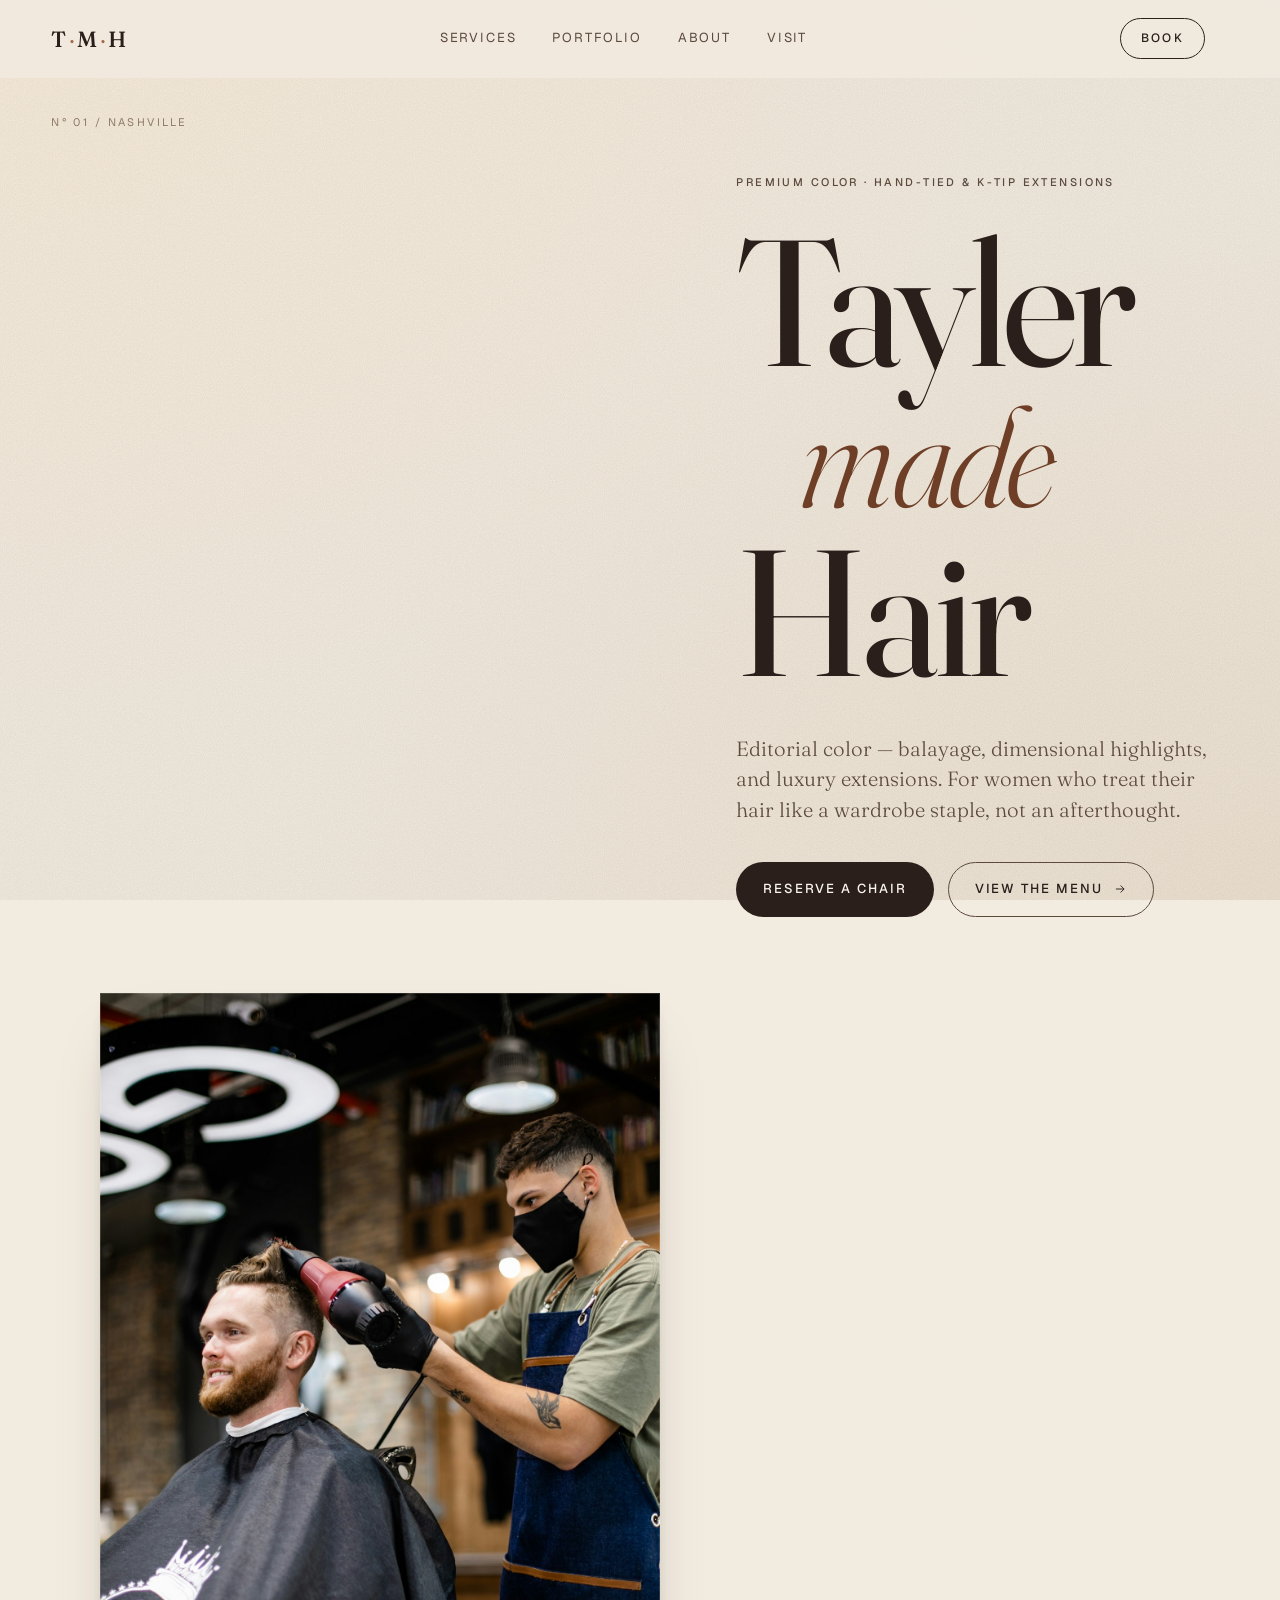
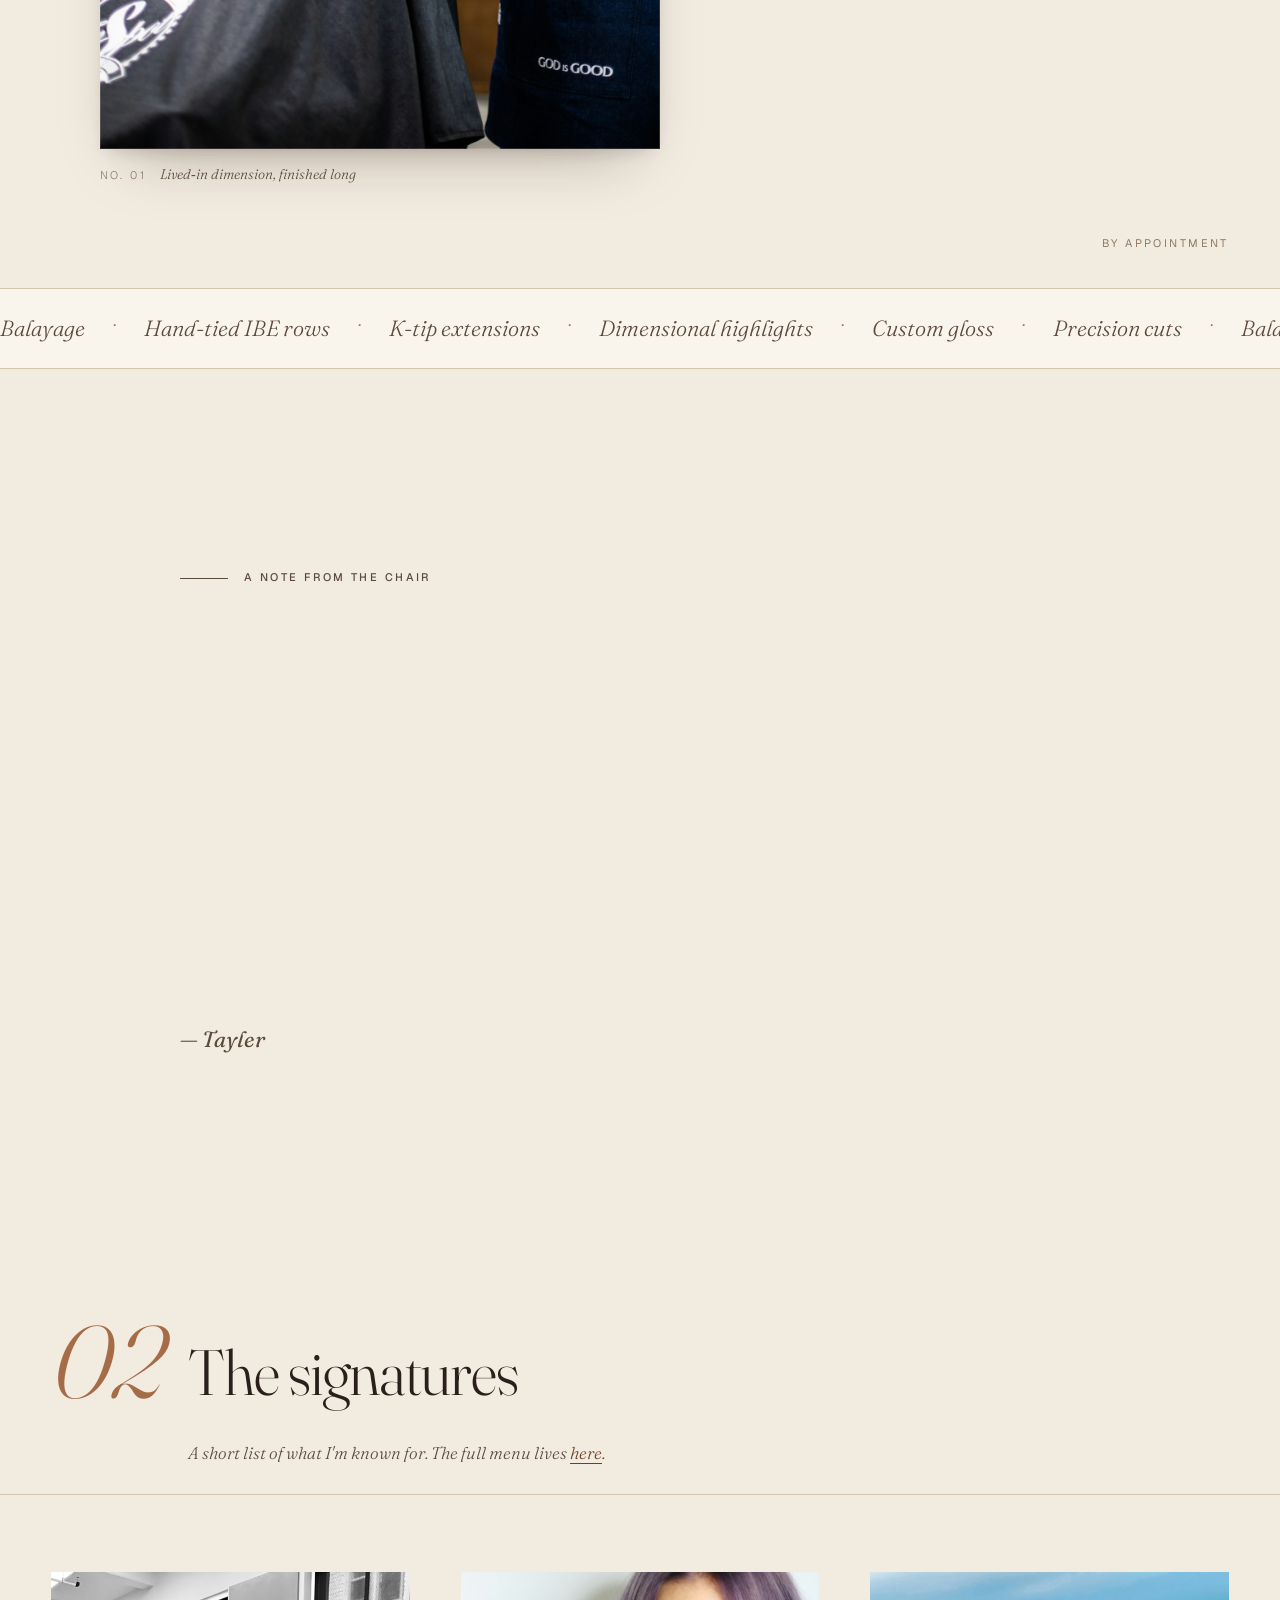
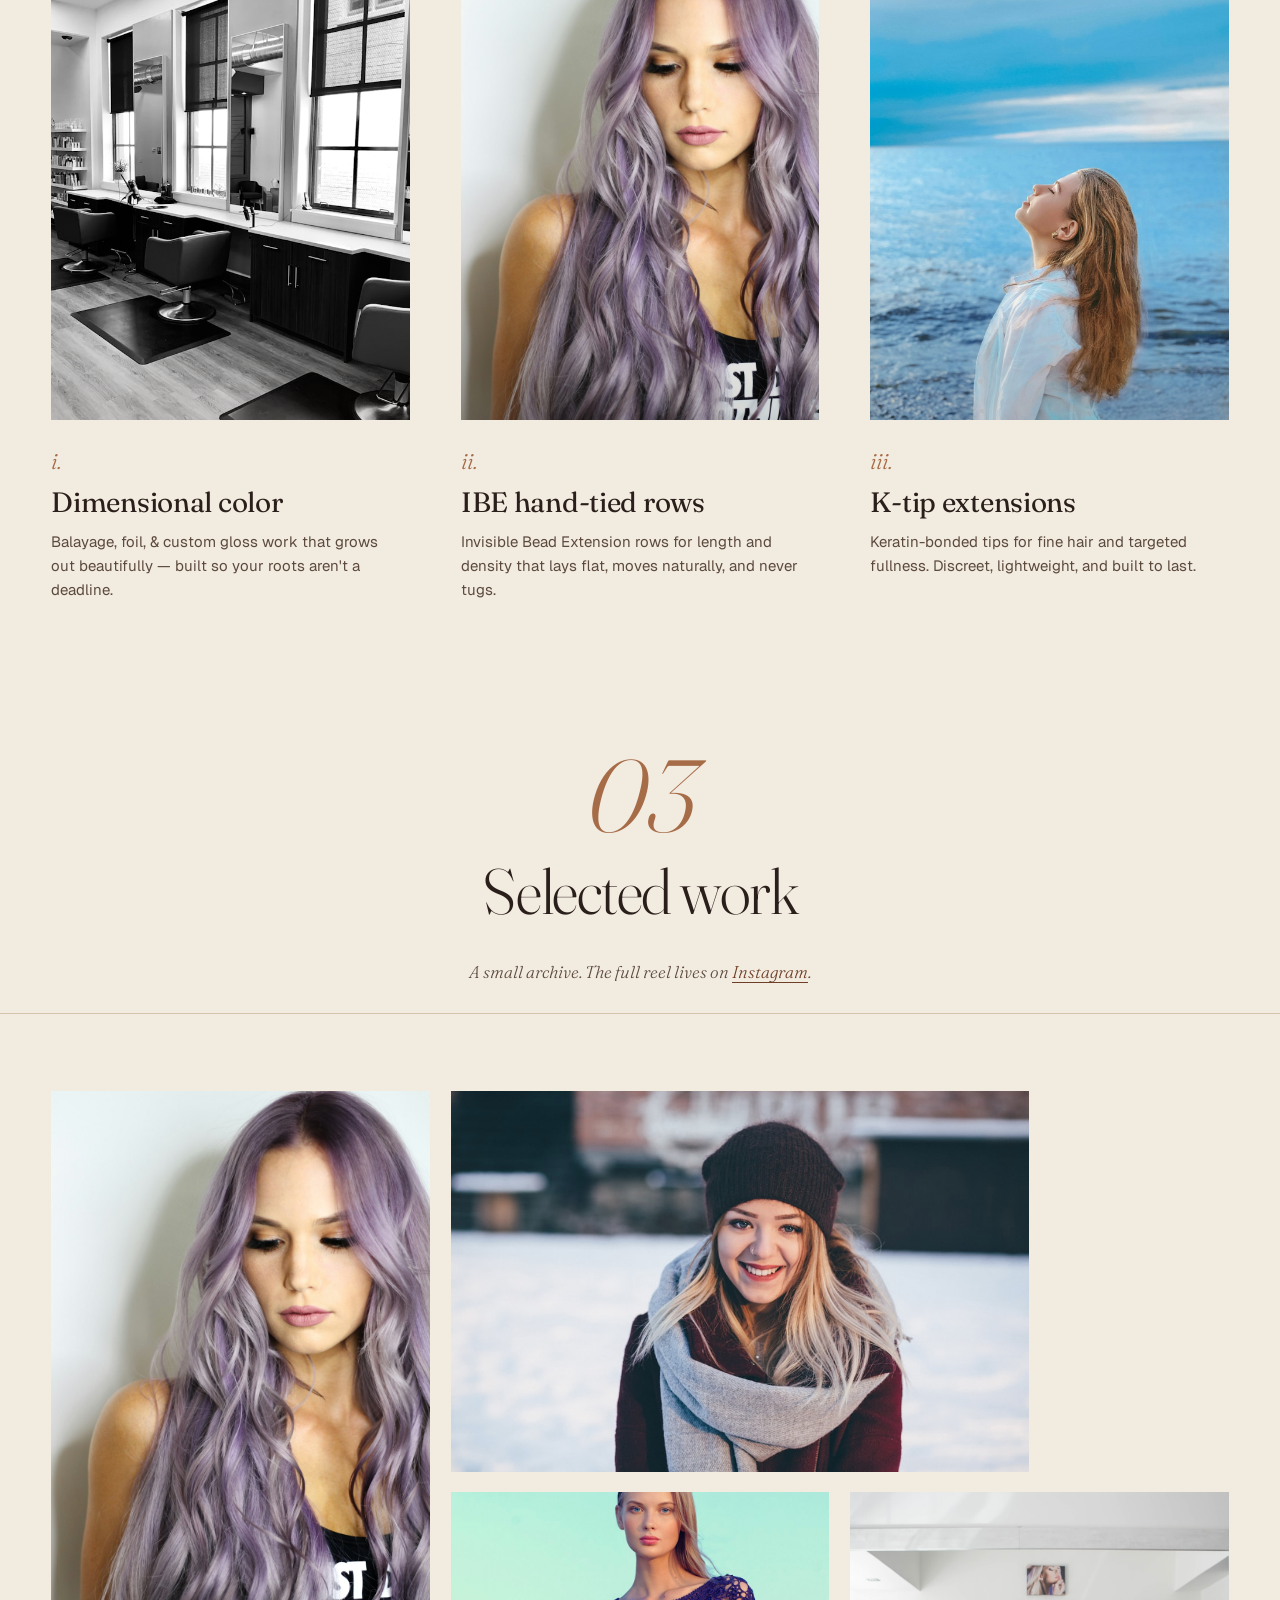
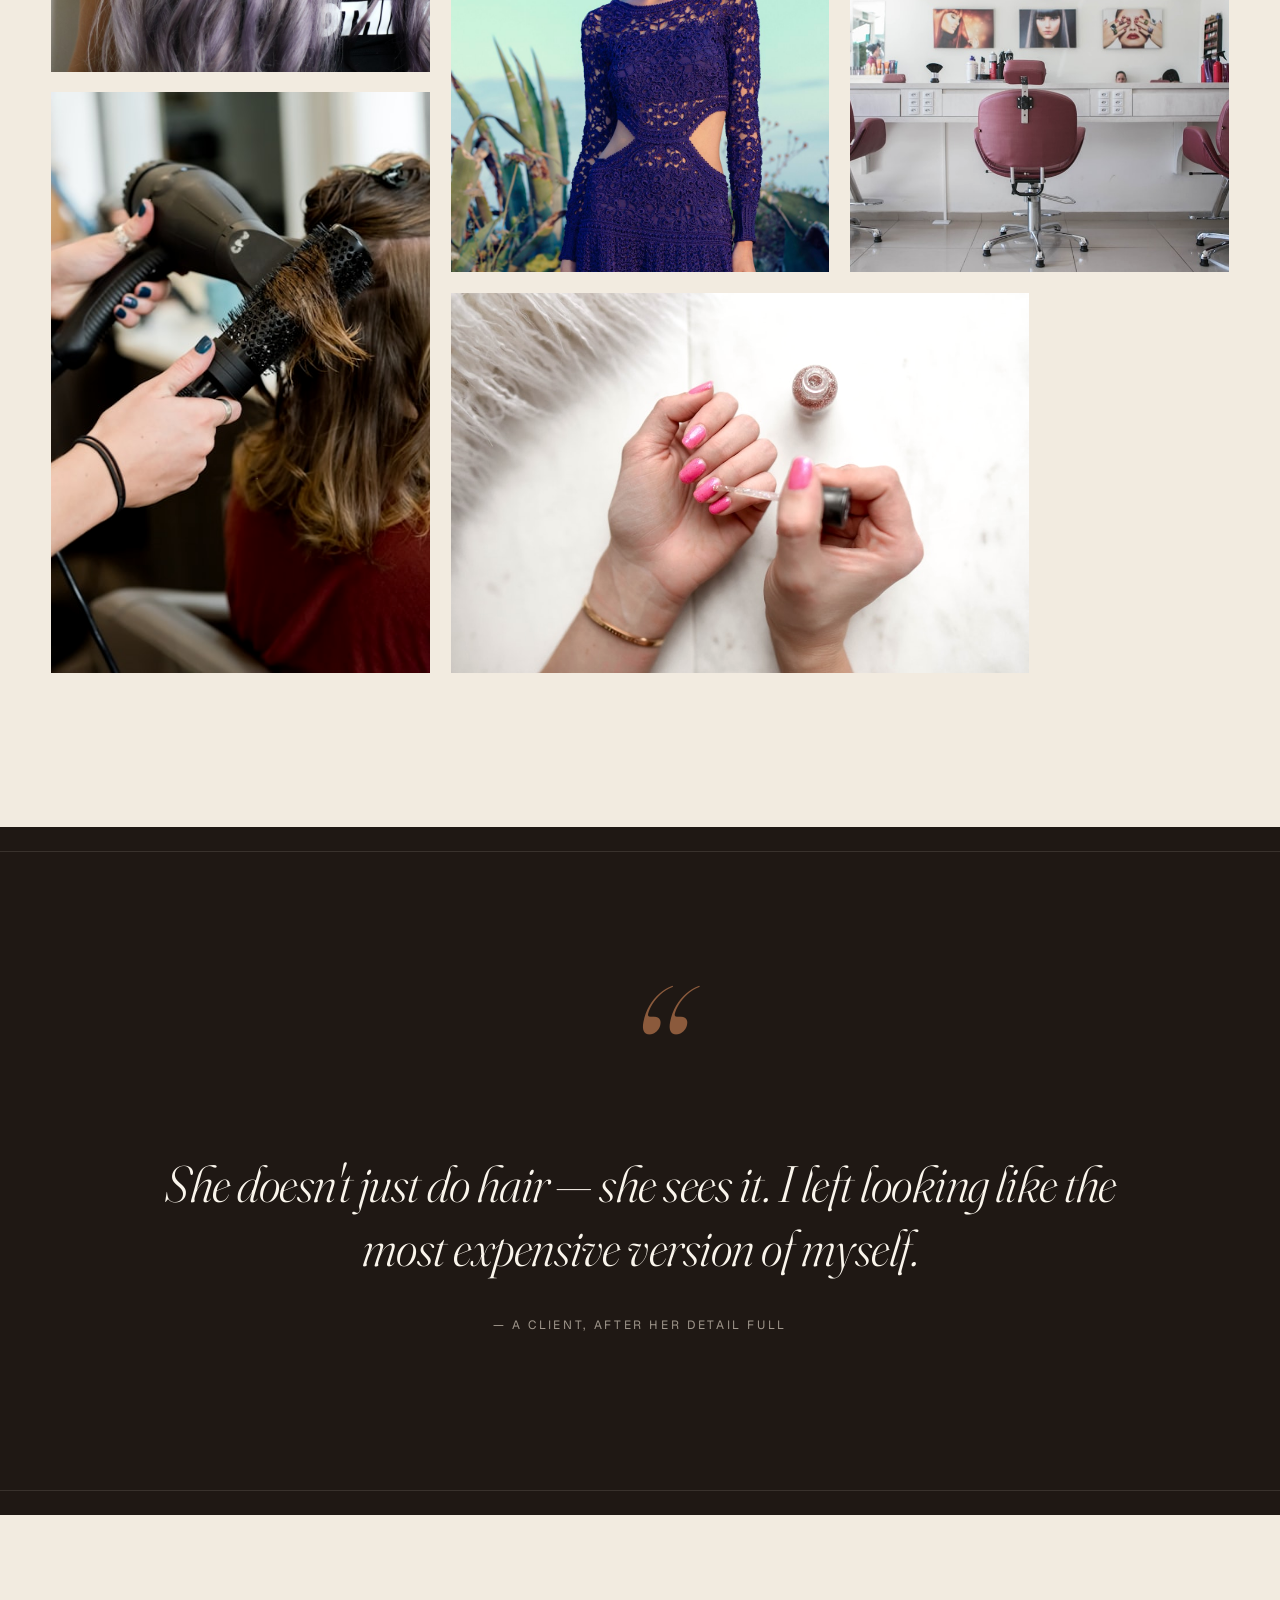
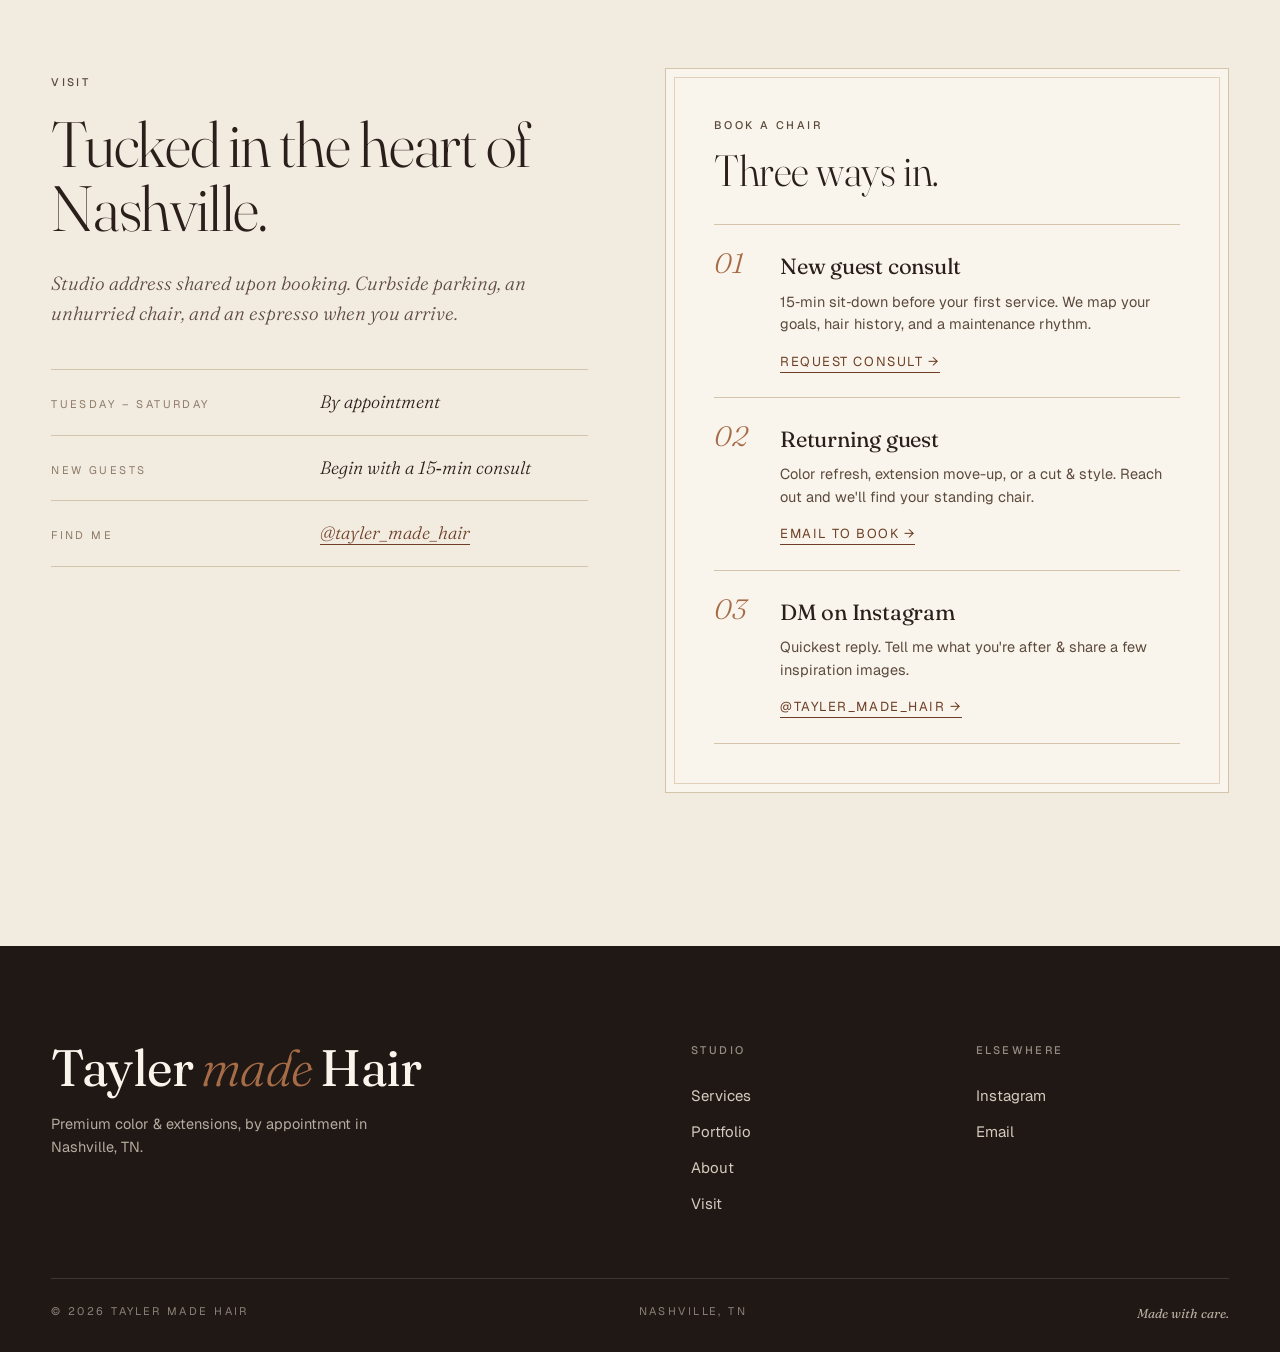
==== index.html @ 36b5879c "Initial commit — Tayler Made Hair site Two-page editorial site (home + services) with warm bone pale" ====
<!DOCTYPE html>
<html lang="en">
<head>
  <meta charset="UTF-8" />
  <meta name="viewport" content="width=device-width, initial-scale=1.0" />
  <title>Tayler Made Hair — Premium Color & Extensions · Nashville</title>
  <meta name="description" content="Editorial color, dimensional balayage, and luxury hand-tied & K-tip extensions in Nashville. By Tayler — for women who treat their hair like a wardrobe staple." />
  <meta property="og:title" content="Tayler Made Hair · Nashville" />
  <meta property="og:description" content="Editorial color and luxury extensions. By appointment, Nashville." />
  <meta property="og:type" content="website" />
  <link rel="preconnect" href="https://fonts.googleapis.com" />
  <link rel="preconnect" href="https://fonts.gstatic.com" crossorigin />
  <link href="https://fonts.googleapis.com/css2?family=Fraunces:ital,opsz,wght@0,9..144,300;0,9..144,400;0,9..144,500;0,9..144,600;0,9..144,700;1,9..144,300;1,9..144,400;1,9..144,500&family=Geist:wght@300;400;500;600&display=swap" rel="stylesheet" />
  <link rel="stylesheet" href="styles.css" />
</head>
<body>

  <header class="nav" data-nav>
    <a class="nav__brand" href="index.html" aria-label="Tayler Made Hair home">
      <span class="nav__mark">T<i>·</i>M<i>·</i>H</span>
    </a>
    <nav class="nav__links" aria-label="Primary">
      <a href="services.html">Services</a>
      <a href="#portfolio">Portfolio</a>
      <a href="#about">About</a>
      <a href="#visit">Visit</a>
    </nav>
    <a class="nav__cta" href="#book">Book</a>
    <button class="nav__toggle" aria-label="Toggle menu" data-nav-toggle>
      <span></span><span></span>
    </button>
  </header>

  <main>

    <!-- ───── HERO ───── -->
    <section class="hero">
      <div class="hero__grain" aria-hidden="true"></div>

      <span class="hero__corner hero__corner--tl">N° 01 / Nashville</span>
      <span class="hero__corner hero__corner--br">By appointment</span>

      <div class="hero__type">
        <p class="eyebrow reveal">Premium color · Hand-tied & K-tip extensions</p>
        <h1 class="hero__title">
          <span class="hero__line reveal" style="--d:.05s">Tayler</span>
          <span class="hero__line hero__line--italic reveal" style="--d:.18s">made</span>
          <span class="hero__line reveal" style="--d:.32s">Hair</span>
        </h1>
        <p class="hero__lede reveal" style="--d:.55s">
          Editorial color &mdash; balayage, dimensional highlights, and
          luxury extensions. For women who treat their hair like a
          wardrobe staple, not an afterthought.
        </p>
        <div class="hero__ctas reveal" style="--d:.72s">
          <a class="btn btn--primary" href="#book">Reserve a chair</a>
          <a class="btn btn--ghost" href="services.html">
            View the menu
            <svg width="14" height="14" viewBox="0 0 24 24" fill="none" stroke="currentColor" stroke-width="1.6"><path d="M5 12h14M13 6l6 6-6 6"/></svg>
          </a>
        </div>
      </div>

      <figure class="hero__portrait reveal" style="--d:.4s">
        <div class="hero__portrait-frame">
          <img src="images/hero.jpg" alt="Lived-in dimensional blonde, finished with a glassy blowout" />
        </div>
        <figcaption>
          <span class="cap-num">No. 01</span>
          <span class="cap-text"><em>Lived&#8209;in dimension</em>, finished long</span>
        </figcaption>
      </figure>
    </section>

    <!-- ───── MARQUEE STRIP ───── -->
    <section class="marquee" aria-hidden="true">
      <div class="marquee__track">
        <span>Balayage</span><span>·</span>
        <span>Hand-tied IBE rows</span><span>·</span>
        <span>K-tip extensions</span><span>·</span>
        <span>Dimensional highlights</span><span>·</span>
        <span>Custom gloss</span><span>·</span>
        <span>Precision cuts</span><span>·</span>
        <span>Balayage</span><span>·</span>
        <span>Hand-tied IBE rows</span><span>·</span>
        <span>K-tip extensions</span><span>·</span>
        <span>Dimensional highlights</span><span>·</span>
        <span>Custom gloss</span><span>·</span>
        <span>Precision cuts</span><span>·</span>
      </div>
    </section>

    <!-- ───── PHILOSOPHY / ABOUT ───── -->
    <section class="philosophy" id="about">
      <div class="philosophy__inner">
        <div class="philosophy__meta">
          <span class="rule"></span>
          <p class="eyebrow">A note from the chair</p>
        </div>
        <p class="philosophy__body reveal">
          I built <em>Tayler Made Hair</em> for the woman who has outgrown
          box color and ninety&#8209;minute appointments. Every service
          is unhurried, considered, and built around the way <em>your</em>
          hair actually moves &mdash; not a Pinterest screenshot. We sit.
          We talk. I custom&#8209;mix. You leave with hair that feels like
          the best version of itself for ten weeks, not ten days.
        </p>
        <p class="philosophy__sign">&mdash; Tayler</p>
      </div>
    </section>

    <!-- ───── SIGNATURE TRIO ───── -->
    <section class="signature">
      <header class="section-head">
        <span class="section-head__num">02</span>
        <h2 class="section-head__title">The signatures</h2>
        <p class="section-head__lede">A short list of what I'm known for. The full menu lives <a href="services.html">here</a>.</p>
      </header>

      <div class="sig-grid">
        <article class="sig-card reveal">
          <figure class="sig-card__img"><img src="images/portrait-01.jpg" alt="Dimensional balayage blonde" loading="lazy" /></figure>
          <div class="sig-card__body">
            <span class="sig-card__no">i.</span>
            <h3>Dimensional color</h3>
            <p>Balayage, foil, &amp; custom gloss work that grows out beautifully &mdash; built so your roots aren't a deadline.</p>
          </div>
        </article>

        <article class="sig-card reveal">
          <figure class="sig-card__img"><img src="images/portrait-02.jpg" alt="Long brunette hair with hand-tied extensions" loading="lazy" /></figure>
          <div class="sig-card__body">
            <span class="sig-card__no">ii.</span>
            <h3>IBE hand-tied rows</h3>
            <p>Invisible Bead Extension rows for length and density that lays flat, moves naturally, and never tugs.</p>
          </div>
        </article>

        <article class="sig-card reveal">
          <figure class="sig-card__img"><img src="images/portrait-05.jpg" alt="K-tip extension installation closeup" loading="lazy" /></figure>
          <div class="sig-card__body">
            <span class="sig-card__no">iii.</span>
            <h3>K-tip extensions</h3>
            <p>Keratin-bonded tips for fine hair and targeted fullness. Discreet, lightweight, and built to last.</p>
          </div>
        </article>
      </div>
    </section>

    <!-- ───── PORTFOLIO ───── -->
    <section class="portfolio" id="portfolio">
      <header class="section-head section-head--center">
        <span class="section-head__num">03</span>
        <h2 class="section-head__title">Selected work</h2>
        <p class="section-head__lede">A small archive. The full reel lives on <a href="https://www.instagram.com/tayler_made_hair/" target="_blank" rel="noopener">Instagram</a>.</p>
      </header>

      <div class="gallery">
        <figure class="gallery__item gallery__item--tall reveal">
          <img src="images/portrait-02.jpg" alt="Long, dimensional brunette balayage" loading="lazy" />
          <figcaption>Detail full · 12 weeks lived&#8209;in</figcaption>
        </figure>
        <figure class="gallery__item gallery__item--wide reveal">
          <img src="images/portrait-04.jpg" alt="Soft blonde with movement" loading="lazy" />
          <figcaption>Maintain · partial highlight</figcaption>
        </figure>
        <figure class="gallery__item reveal">
          <img src="images/portrait-06.jpg" alt="Glossy blow-dry finish" loading="lazy" />
          <figcaption>Glass gloss + style</figcaption>
        </figure>
        <figure class="gallery__item reveal">
          <img src="images/portrait-07.jpg" alt="Soft beige balayage" loading="lazy" />
          <figcaption>Express · mini highlight</figcaption>
        </figure>
        <figure class="gallery__item gallery__item--tall reveal">
          <img src="images/portrait-08.jpg" alt="Long extensions installed flat" loading="lazy" />
          <figcaption>IBE row · install of 18″</figcaption>
        </figure>
        <figure class="gallery__item gallery__item--wide reveal">
          <img src="images/portrait-03.jpg" alt="Salon process — color application" loading="lazy" />
          <figcaption>In studio · custom mix</figcaption>
        </figure>
      </div>
    </section>

    <!-- ───── PULLQUOTE ───── -->
    <section class="pullquote">
      <p class="pullquote__mark">&ldquo;</p>
      <blockquote>
        She doesn't just do hair &mdash; she sees it. I left looking
        like the most expensive version of myself.
      </blockquote>
      <cite>— A client, after her detail full</cite>
    </section>

    <!-- ───── VISIT / BOOK ───── -->
    <section class="visit" id="visit">
      <div class="visit__grid">
        <div class="visit__copy">
          <span class="eyebrow">Visit</span>
          <h2>Tucked in the heart of Nashville.</h2>
          <p>
            Studio address shared upon booking. Curbside parking, an unhurried
            chair, and an espresso when you arrive.
          </p>
          <dl class="visit__meta">
            <div><dt>Tuesday – Saturday</dt><dd>By appointment</dd></div>
            <div><dt>New guests</dt><dd>Begin with a 15&#8209;min consult</dd></div>
            <div><dt>Find me</dt><dd><a href="https://www.instagram.com/tayler_made_hair/" target="_blank" rel="noopener">@tayler_made_hair</a></dd></div>
          </dl>
        </div>

        <aside class="visit__card" id="book">
          <p class="eyebrow">Book a chair</p>
          <h3>Three ways in.</h3>
          <ul class="visit__list">
            <li>
              <span class="visit__list-num">01</span>
              <div>
                <strong>New guest consult</strong>
                <p>15&#8209;min sit&#8209;down before your first service. We map your goals, hair history, and a maintenance rhythm.</p>
                <a class="link" href="mailto:hello@taylermadehair.com?subject=New%20guest%20consult">Request consult →</a>
              </div>
            </li>
            <li>
              <span class="visit__list-num">02</span>
              <div>
                <strong>Returning guest</strong>
                <p>Color refresh, extension move-up, or a cut &amp; style. Reach out and we'll find your standing chair.</p>
                <a class="link" href="mailto:hello@taylermadehair.com?subject=Returning%20guest%20booking">Email to book →</a>
              </div>
            </li>
            <li>
              <span class="visit__list-num">03</span>
              <div>
                <strong>DM on Instagram</strong>
                <p>Quickest reply. Tell me what you're after &amp; share a few inspiration images.</p>
                <a class="link" href="https://www.instagram.com/tayler_made_hair/" target="_blank" rel="noopener">@tayler_made_hair →</a>
              </div>
            </li>
          </ul>
        </aside>
      </div>
    </section>

  </main>

  <footer class="foot">
    <div class="foot__top">
      <div class="foot__brand">
        <span class="foot__wordmark">Tayler<i>made</i>Hair</span>
        <p>Premium color &amp; extensions, by appointment in Nashville, TN.</p>
      </div>
      <div class="foot__cols">
        <div>
          <p class="eyebrow">Studio</p>
          <a href="services.html">Services</a>
          <a href="#portfolio">Portfolio</a>
          <a href="#about">About</a>
          <a href="#visit">Visit</a>
        </div>
        <div>
          <p class="eyebrow">Elsewhere</p>
          <a href="https://www.instagram.com/tayler_made_hair/" target="_blank" rel="noopener">Instagram</a>
          <a href="mailto:hello@taylermadehair.com">Email</a>
        </div>
      </div>
    </div>
    <div class="foot__bot">
      <span>© <span data-year>2026</span> Tayler Made Hair</span>
      <span>Nashville, TN</span>
      <span class="foot__credit">Made with care.</span>
    </div>
  </footer>

  <script src="script.js" defer></script>
</body>
</html>
---- styles.css ----
/* ============================================================
   TAYLER MADE HAIR · NASHVILLE
   Editorial luxury · warm bone, espresso, sienna · Fraunces + Geist
   ============================================================ */

/* ── TOKENS ────────────────────────────────────────────────── */
:root {
  /* warm bone & ink */
  --bg:        #F2EBE0;
  --bg-soft:   #FAF5EC;
  --bg-deep:   #E6DBC6;
  --bg-ink:    #1F1814;        /* near-black, espresso warm */
  --ink:       #2A1F1A;
  --ink-soft:  #5C4A3D;
  --ink-mute:  #8E7B68;
  --rule:      #D4C4AB;
  --rule-soft: #E0D1B8;

  /* warm sienna accent */
  --accent:      #A66B47;
  --accent-deep: #6E3F26;

  /* type */
  --display: 'Fraunces', 'Big Caslon', Georgia, 'Times New Roman', serif;
  --body:    'Geist', -apple-system, BlinkMacSystemFont, system-ui, 'Helvetica Neue', sans-serif;

  /* layout */
  --container: 1320px;
  --pad: clamp(20px, 4vw, 56px);
  --gutter: clamp(20px, 3vw, 40px);

  /* shadows */
  --frame-shadow: 0 30px 60px -30px rgba(40,25,15,.35),
                  0 8px 18px -8px rgba(40,25,15,.18);

  /* easing */
  --ease: cubic-bezier(.2,.7,.2,1);
}

/* ── RESET ─────────────────────────────────────────────────── */
*, *::before, *::after { box-sizing: border-box; }
html { scroll-behavior: smooth; }
body {
  margin: 0;
  font-family: var(--body);
  font-weight: 400;
  font-size: 16px;
  line-height: 1.6;
  color: var(--ink);
  background: var(--bg);
  -webkit-font-smoothing: antialiased;
  text-rendering: optimizeLegibility;
  overflow-x: hidden;
  /* warm grain texture overlay */
  background-image:
    radial-gradient(ellipse at top left, rgba(255,238,210,.4), transparent 60%),
    radial-gradient(ellipse at bottom right, rgba(212,180,140,.18), transparent 55%);
  background-attachment: fixed;
}

/* warm faint grain everywhere */
body::before {
  content: "";
  position: fixed; inset: 0;
  pointer-events: none;
  z-index: 1;
  opacity: .35;
  mix-blend-mode: multiply;
  background-image: url("data:image/svg+xml;utf8,<svg xmlns='http://www.w3.org/2000/svg' width='180' height='180'><filter id='n'><feTurbulence type='fractalNoise' baseFrequency='.9' numOctaves='2' stitchTiles='stitch'/><feColorMatrix values='0 0 0 0 .15 0 0 0 0 .12 0 0 0 0 .09 0 0 0 .35 0'/></filter><rect width='100%' height='100%' filter='url(%23n)'/></svg>");
}

img { max-width: 100%; height: auto; display: block; }
a   { color: inherit; text-decoration: none; }
button { font: inherit; cursor: pointer; border: 0; background: none; color: inherit; }

main, section, article, header, footer, figure, figcaption, nav { position: relative; z-index: 2; }

::selection { background: var(--accent); color: var(--bg-soft); }

/* ── TYPOGRAPHY HELPERS ────────────────────────────────────── */
.eyebrow {
  font-family: var(--body);
  text-transform: uppercase;
  letter-spacing: .22em;
  font-size: 11px;
  font-weight: 500;
  color: var(--ink-soft);
  margin: 0;
}

h1, h2, h3 {
  font-family: var(--display);
  font-weight: 400;
  font-style: normal;
  letter-spacing: -.01em;
  color: var(--ink);
  margin: 0;
}

p { margin: 0; }

.rule {
  display: inline-block;
  width: 48px; height: 1px;
  background: var(--ink-soft);
  vertical-align: middle;
  margin-right: 16px;
}

/* ── BUTTONS ───────────────────────────────────────────────── */
.btn {
  display: inline-flex;
  align-items: center;
  gap: 10px;
  padding: 16px 26px;
  font-family: var(--body);
  font-size: 13px;
  font-weight: 500;
  letter-spacing: .15em;
  text-transform: uppercase;
  border: 1px solid transparent;
  border-radius: 999px;
  transition: all .35s var(--ease);
  white-space: nowrap;
}
.btn--primary {
  background: var(--ink);
  color: var(--bg-soft);
}
.btn--primary:hover {
  background: var(--accent-deep);
  transform: translateY(-1px);
  box-shadow: 0 12px 28px -16px rgba(40,25,15,.55);
}
.btn--ghost {
  background: transparent;
  color: var(--ink);
  border-color: var(--ink-soft);
}
.btn--ghost:hover {
  background: var(--ink);
  color: var(--bg-soft);
  border-color: var(--ink);
}
.btn--ghost svg { transition: transform .35s var(--ease); }
.btn--ghost:hover svg { transform: translateX(4px); }

.link {
  font-family: var(--body);
  font-size: 13px;
  letter-spacing: .12em;
  text-transform: uppercase;
  color: var(--accent-deep);
  border-bottom: 1px solid var(--accent-deep);
  padding-bottom: 2px;
  transition: color .25s, border-color .25s;
}
.link:hover { color: var(--ink); border-color: var(--ink); }

/* ── NAV ───────────────────────────────────────────────────── */
.nav {
  position: sticky;
  top: 0;
  z-index: 100;
  display: grid;
  grid-template-columns: auto 1fr auto auto;
  align-items: center;
  gap: 24px;
  padding: 18px var(--pad);
  background: rgba(242,235,224,.78);
  backdrop-filter: blur(14px) saturate(1.05);
  -webkit-backdrop-filter: blur(14px) saturate(1.05);
  border-bottom: 1px solid transparent;
  transition: border-color .3s, background .3s;
}
.nav.is-scrolled {
  border-bottom-color: var(--rule);
  background: rgba(242,235,224,.92);
}

.nav__brand { line-height: 1; }
.nav__mark {
  font-family: var(--display);
  font-size: 22px;
  font-weight: 500;
  letter-spacing: .04em;
  color: var(--ink);
}
.nav__mark i {
  font-style: normal;
  color: var(--accent);
  font-weight: 400;
  margin: 0 2px;
}

.nav__links {
  display: flex;
  justify-content: center;
  gap: 36px;
}
.nav__links a {
  font-size: 13px;
  font-weight: 400;
  letter-spacing: .14em;
  text-transform: uppercase;
  color: var(--ink-soft);
  position: relative;
  padding: 6px 0;
  transition: color .25s;
}
.nav__links a::after {
  content: "";
  position: absolute;
  left: 50%; right: 50%; bottom: 0;
  height: 1px;
  background: var(--ink);
  transition: left .35s var(--ease), right .35s var(--ease);
}
.nav__links a:hover,
.nav__links a[aria-current="page"] { color: var(--ink); }
.nav__links a:hover::after,
.nav__links a[aria-current="page"]::after { left: 0; right: 0; }

.nav__cta {
  font-size: 12px;
  font-weight: 500;
  letter-spacing: .18em;
  text-transform: uppercase;
  padding: 10px 20px;
  border: 1px solid var(--ink);
  border-radius: 999px;
  color: var(--ink);
  transition: all .3s var(--ease);
}
.nav__cta:hover {
  background: var(--ink);
  color: var(--bg-soft);
}

.nav__toggle { display: none; }

/* ── HERO ──────────────────────────────────────────────────── */
.hero {
  position: relative;
  min-height: 92vh;
  padding: clamp(48px, 8vw, 96px) var(--pad) clamp(64px, 8vw, 112px);
  display: grid;
  grid-template-columns: minmax(0, 1.05fr) minmax(0, .85fr);
  gap: clamp(32px, 6vw, 96px);
  align-items: center;
  overflow: hidden;
}

.hero__corner {
  position: absolute;
  font-family: var(--body);
  font-size: 11px;
  letter-spacing: .22em;
  text-transform: uppercase;
  color: var(--ink-mute);
  z-index: 4;
}
.hero__corner--tl { top: clamp(20px, 3vw, 36px); left: var(--pad); }
.hero__corner--br { bottom: clamp(20px, 3vw, 36px); right: var(--pad); }

.hero__type { max-width: 720px; }

.hero__title {
  font-family: var(--display);
  font-size: clamp(74px, 14vw, 220px);
  line-height: .88;
  letter-spacing: -.03em;
  margin: 24px 0 36px;
  color: var(--ink);
  font-weight: 400;
  font-variation-settings: "opsz" 144;
}
.hero__line {
  display: block;
  padding: .04em 0;          /* breathing room for italic descenders */
}
.hero__line--italic {
  font-style: italic;
  font-weight: 300;
  text-transform: lowercase;
  color: var(--accent-deep);
  margin-left: clamp(20px, 5vw, 90px);
  font-size: clamp(60px, 11vw, 170px);
  letter-spacing: -.02em;
  line-height: .9;
}

.hero__lede {
  font-family: var(--display);
  font-size: clamp(18px, 1.6vw, 22px);
  line-height: 1.5;
  font-weight: 300;
  color: var(--ink-soft);
  max-width: 540px;
  margin-bottom: 36px;
  font-variation-settings: "opsz" 24;
}

.hero__ctas {
  display: flex;
  gap: 14px;
  flex-wrap: wrap;
  align-items: center;
}

/* portrait */
.hero__portrait {
  position: relative;
  margin: 0;
  align-self: stretch;
  display: flex;
  flex-direction: column;
  justify-content: center;
}
.hero__portrait-frame {
  position: relative;
  aspect-ratio: 4 / 5.4;
  width: 100%;
  max-width: 560px;
  margin-left: auto;
  overflow: hidden;
  background: var(--bg-deep);
  box-shadow: var(--frame-shadow);
}
.hero__portrait-frame::after {
  content: "";
  position: absolute; inset: 0;
  border: 1px solid rgba(255,247,232,.15);
  pointer-events: none;
}
.hero__portrait-frame img {
  width: 100%; height: 100%;
  object-fit: cover;
  transform: scale(1.02);
  transition: transform 1.6s var(--ease);
}
.hero__portrait:hover .hero__portrait-frame img { transform: scale(1.06); }

.hero__portrait figcaption {
  font-family: var(--display);
  font-style: italic;
  font-weight: 300;
  font-size: 14px;
  color: var(--ink-soft);
  margin-top: 14px;
  margin-left: auto;
  max-width: 560px;
  width: 100%;
  display: flex;
  align-items: baseline;
  gap: 14px;
}
.hero__portrait .cap-num {
  font-style: normal;
  font-family: var(--body);
  font-size: 11px;
  letter-spacing: .22em;
  text-transform: uppercase;
  color: var(--ink-mute);
}

/* ── MARQUEE ───────────────────────────────────────────────── */
.marquee {
  position: relative;
  border-top: 1px solid var(--rule);
  border-bottom: 1px solid var(--rule);
  background: var(--bg-soft);
  overflow: hidden;
  padding: 22px 0;
}
.marquee__track {
  display: flex;
  gap: 28px;
  white-space: nowrap;
  width: max-content;
  animation: marquee 50s linear infinite;
  font-family: var(--display);
  font-style: italic;
  font-weight: 300;
  font-size: 22px;
  color: var(--ink-soft);
}
.marquee__track span {
  flex-shrink: 0;
}
.marquee__track span:nth-child(even) {
  font-family: var(--body);
  font-style: normal;
  font-size: 18px;
  color: var(--accent);
}
@keyframes marquee {
  from { transform: translateX(0); }
  to   { transform: translateX(-50%); }
}

/* ── PHILOSOPHY ────────────────────────────────────────────── */
.philosophy {
  padding: clamp(96px, 16vw, 200px) var(--pad);
  display: flex;
  justify-content: center;
}
.philosophy__inner {
  max-width: 920px;
  text-align: left;
}
.philosophy__meta {
  display: flex;
  align-items: center;
  margin-bottom: 56px;
}
.philosophy__body {
  font-family: var(--display);
  font-weight: 300;
  font-size: clamp(24px, 3vw, 40px);
  line-height: 1.4;
  letter-spacing: -.005em;
  color: var(--ink);
  font-variation-settings: "opsz" 96;
}
.philosophy__body em {
  font-style: italic;
  color: var(--accent-deep);
}
.philosophy__sign {
  margin-top: 56px;
  font-family: var(--display);
  font-style: italic;
  font-size: 22px;
  color: var(--ink-soft);
}

/* ── SECTION HEAD ──────────────────────────────────────────── */
.section-head {
  display: grid;
  grid-template-columns: auto 1fr;
  align-items: end;
  gap: 24px;
  padding: 0 var(--pad);
  max-width: var(--container);
  margin: 0 auto clamp(48px, 6vw, 96px);
  border-bottom: 1px solid var(--rule);
  padding-bottom: 28px;
}
.section-head__num {
  font-family: var(--display);
  font-style: italic;
  font-weight: 300;
  font-size: clamp(80px, 8vw, 130px);
  line-height: .8;
  color: var(--accent);
  align-self: end;
}
.section-head__title {
  font-size: clamp(34px, 5vw, 68px);
  line-height: .95;
  letter-spacing: -.02em;
  font-weight: 300;
  font-variation-settings: "opsz" 96;
}
.section-head__lede {
  grid-column: 2;
  font-family: var(--display);
  font-style: italic;
  font-weight: 300;
  color: var(--ink-soft);
  margin-top: 12px;
  font-size: 17px;
  max-width: 540px;
}
.section-head__lede a {
  color: var(--accent-deep);
  border-bottom: 1px solid currentColor;
}
.section-head--center {
  text-align: center;
  grid-template-columns: 1fr;
  justify-items: center;
}
.section-head--center .section-head__lede {
  grid-column: 1;
  text-align: center;
}

/* ── SIGNATURE TRIO ────────────────────────────────────────── */
.signature {
  padding-top: clamp(32px, 6vw, 64px);
  padding-bottom: clamp(96px, 12vw, 160px);
}
.sig-grid {
  max-width: var(--container);
  margin: 0 auto;
  padding: 0 var(--pad);
  display: grid;
  grid-template-columns: repeat(3, 1fr);
  gap: clamp(28px, 4vw, 56px);
}
.sig-card { display: flex; flex-direction: column; }
.sig-card__img {
  margin: 0 0 24px;
  aspect-ratio: 4 / 5;
  overflow: hidden;
  background: var(--bg-deep);
  position: relative;
}
.sig-card__img::after {
  content: "";
  position: absolute; inset: 0;
  background: linear-gradient(180deg, transparent 60%, rgba(31,24,20,.18));
  pointer-events: none;
}
.sig-card__img img {
  width: 100%; height: 100%;
  object-fit: cover;
  transition: transform 1.4s var(--ease);
}
.sig-card:hover .sig-card__img img { transform: scale(1.05); }

.sig-card__no {
  font-family: var(--display);
  font-style: italic;
  font-weight: 300;
  font-size: 22px;
  color: var(--accent);
  display: block;
  margin-bottom: 8px;
}
.sig-card__body h3 {
  font-size: 28px;
  line-height: 1.1;
  font-weight: 400;
  letter-spacing: -.01em;
  margin-bottom: 12px;
}
.sig-card__body p {
  color: var(--ink-soft);
  font-size: 15px;
  line-height: 1.6;
  max-width: 340px;
}

/* ── PORTFOLIO GALLERY ─────────────────────────────────────── */
.portfolio {
  padding-bottom: clamp(96px, 12vw, 160px);
}
.gallery {
  max-width: var(--container);
  margin: 0 auto;
  padding: 0 var(--pad);
  display: grid;
  grid-template-columns: repeat(6, 1fr);
  grid-auto-rows: 180px;
  grid-auto-flow: dense;       /* let items pack tightly */
  gap: clamp(14px, 1.6vw, 24px);
}
.gallery__item {
  margin: 0;
  position: relative;
  overflow: hidden;
  background: var(--bg-deep);
  grid-column: span 2;
  grid-row: span 2;
}
.gallery__item--tall { grid-row: span 3; }
.gallery__item--wide { grid-column: span 3; grid-row: span 2; }
.gallery__item img {
  width: 100%; height: 100%;
  object-fit: cover;
  transition: transform 1.4s var(--ease), filter .6s;
  filter: saturate(.95) contrast(1.02);
}
.gallery__item:hover img { transform: scale(1.04); filter: saturate(1.05) contrast(1.05); }

.gallery__item figcaption {
  position: absolute;
  left: 16px; bottom: 16px;
  font-family: var(--display);
  font-style: italic;
  font-weight: 300;
  font-size: 14px;
  color: var(--bg-soft);
  background: rgba(31,24,20,.6);
  backdrop-filter: blur(6px);
  padding: 6px 12px;
  border-radius: 999px;
  opacity: 0;
  transform: translateY(6px);
  transition: opacity .35s var(--ease), transform .35s var(--ease);
}
.gallery__item:hover figcaption { opacity: 1; transform: translateY(0); }

/* ── PULLQUOTE ─────────────────────────────────────────────── */
.pullquote {
  background: var(--bg-ink);
  color: var(--bg-soft);
  padding: clamp(96px, 14vw, 180px) var(--pad);
  text-align: center;
  position: relative;
  overflow: hidden;
}
.pullquote::before, .pullquote::after {
  content: "";
  position: absolute;
  width: 200%; height: 1px;
  background: rgba(245,235,220,.12);
  left: -50%;
}
.pullquote::before { top: 24px; }
.pullquote::after { bottom: 24px; }

.pullquote__mark {
  font-family: var(--display);
  font-size: clamp(120px, 18vw, 280px);
  line-height: .6;
  font-style: italic;
  font-weight: 300;
  color: var(--accent);
  margin-bottom: 8px;
  opacity: .8;
}
.pullquote blockquote {
  font-family: var(--display);
  font-style: italic;
  font-weight: 300;
  font-size: clamp(28px, 4vw, 56px);
  line-height: 1.25;
  letter-spacing: -.01em;
  margin: 0 auto;
  max-width: 1000px;
  color: var(--bg-soft);
  font-variation-settings: "opsz" 96;
}
.pullquote cite {
  display: block;
  font-family: var(--body);
  font-style: normal;
  font-size: 12px;
  letter-spacing: .22em;
  text-transform: uppercase;
  color: rgba(245,235,220,.6);
  margin-top: 36px;
}

/* ── VISIT ─────────────────────────────────────────────────── */
.visit {
  padding: clamp(96px, 12vw, 160px) var(--pad);
}
.visit__grid {
  max-width: var(--container);
  margin: 0 auto;
  display: grid;
  grid-template-columns: 1fr 1.05fr;
  gap: clamp(40px, 6vw, 96px);
  align-items: start;
}
.visit__copy h2 {
  font-size: clamp(40px, 5vw, 72px);
  line-height: 1;
  font-weight: 300;
  letter-spacing: -.02em;
  margin: 18px 0 28px;
  font-variation-settings: "opsz" 96;
}
.visit__copy p {
  font-family: var(--display);
  font-style: italic;
  font-weight: 300;
  font-size: 19px;
  color: var(--ink-soft);
  max-width: 480px;
  margin-bottom: 40px;
}
.visit__meta {
  margin: 0;
  border-top: 1px solid var(--rule);
}
.visit__meta div {
  display: grid;
  grid-template-columns: 1fr 1fr;
  padding: 18px 0;
  border-bottom: 1px solid var(--rule);
  align-items: baseline;
}
.visit__meta dt {
  font-family: var(--body);
  font-size: 11px;
  letter-spacing: .22em;
  text-transform: uppercase;
  color: var(--ink-mute);
  margin: 0;
}
.visit__meta dd {
  font-family: var(--display);
  font-style: italic;
  font-weight: 300;
  font-size: 18px;
  color: var(--ink);
  margin: 0;
}
.visit__meta dd a { color: var(--accent-deep); border-bottom: 1px solid currentColor; }

.visit__card {
  background: var(--bg-soft);
  padding: clamp(28px, 4vw, 48px);
  border: 1px solid var(--rule);
  position: relative;
}
.visit__card::before {
  content: "";
  position: absolute;
  inset: 8px;
  border: 1px solid var(--rule-soft);
  pointer-events: none;
}
.visit__card h3 {
  font-size: clamp(28px, 3.4vw, 44px);
  line-height: 1;
  font-weight: 300;
  letter-spacing: -.01em;
  margin: 14px 0 32px;
  font-variation-settings: "opsz" 96;
}
.visit__list {
  list-style: none;
  padding: 0; margin: 0;
}
.visit__list li {
  display: grid;
  grid-template-columns: 48px 1fr;
  gap: 18px;
  padding: 24px 0;
  border-top: 1px solid var(--rule);
}
.visit__list li:last-child { border-bottom: 1px solid var(--rule); }
.visit__list-num {
  font-family: var(--display);
  font-style: italic;
  font-weight: 300;
  font-size: 28px;
  color: var(--accent);
  line-height: 1;
}
.visit__list strong {
  display: block;
  font-family: var(--display);
  font-weight: 400;
  font-size: 22px;
  margin-bottom: 6px;
  letter-spacing: -.01em;
}
.visit__list p {
  color: var(--ink-soft);
  font-size: 14.5px;
  line-height: 1.55;
  margin-bottom: 12px;
}

/* ── FOOTER ────────────────────────────────────────────────── */
.foot {
  background: var(--bg-ink);
  color: var(--bg-soft);
  padding: clamp(56px, 8vw, 96px) var(--pad) 28px;
  position: relative;
  z-index: 2;
}
.foot__top {
  max-width: var(--container);
  margin: 0 auto;
  display: grid;
  grid-template-columns: 1.1fr 1fr;
  gap: 48px;
  padding-bottom: 56px;
  border-bottom: 1px solid rgba(245,235,220,.14);
}
.foot__wordmark {
  font-family: var(--display);
  font-size: clamp(36px, 4vw, 56px);
  font-weight: 400;
  letter-spacing: -.01em;
  line-height: 1;
}
.foot__wordmark i {
  font-style: italic;
  font-weight: 300;
  color: var(--accent);
  margin: 0 .15em;
}
.foot__brand p {
  margin-top: 18px;
  color: rgba(245,235,220,.7);
  max-width: 360px;
  font-size: 14.5px;
}

.foot__cols {
  display: grid;
  grid-template-columns: 1fr 1fr;
  gap: 32px;
}
.foot__cols .eyebrow { color: rgba(245,235,220,.55); margin-bottom: 18px; }
.foot__cols a {
  display: block;
  padding: 6px 0;
  color: rgba(245,235,220,.85);
  font-size: 15px;
  transition: color .25s, padding-left .25s var(--ease);
}
.foot__cols a:hover { color: var(--accent); padding-left: 6px; }

.foot__bot {
  max-width: var(--container);
  margin: 0 auto;
  padding-top: 24px;
  display: flex;
  justify-content: space-between;
  flex-wrap: wrap;
  gap: 12px;
  font-size: 11px;
  letter-spacing: .22em;
  text-transform: uppercase;
  color: rgba(245,235,220,.5);
}
.foot__credit { font-style: italic; text-transform: none; letter-spacing: 0; font-size: 13px; font-family: var(--display); color: rgba(245,235,220,.7); }

/* ============================================================
   SERVICES PAGE
   ============================================================ */
.page-services { background: var(--bg); }

.services-hero {
  position: relative;
  padding: clamp(80px, 12vw, 180px) var(--pad) clamp(48px, 6vw, 96px);
  max-width: var(--container);
  margin: 0 auto;
  text-align: center;
}
.services-hero__title {
  font-size: clamp(60px, 11vw, 180px);
  line-height: .9;
  font-weight: 300;
  letter-spacing: -.03em;
  margin: 24px auto 32px;
  max-width: 1100px;
  font-variation-settings: "opsz" 144;
}
.services-hero__title .amp {
  font-style: italic;
  font-weight: 300;
  color: var(--accent);
}
.services-hero__lede {
  font-family: var(--display);
  font-style: italic;
  font-weight: 300;
  font-size: clamp(18px, 1.8vw, 22px);
  line-height: 1.55;
  color: var(--ink-soft);
  max-width: 720px;
  margin: 0 auto 48px;
}
.services-hero__legend {
  display: inline-flex;
  flex-wrap: wrap;
  justify-content: center;
  gap: 28px;
  padding: 18px 32px;
  border-top: 1px solid var(--rule);
  border-bottom: 1px solid var(--rule);
  font-family: var(--body);
  font-size: 12px;
  letter-spacing: .18em;
  text-transform: uppercase;
  color: var(--ink-soft);
}
.services-hero__legend span { display: inline-flex; align-items: center; gap: 10px; }
.dot {
  display: inline-block;
  width: 6px; height: 6px;
  border-radius: 50%;
  background: var(--accent);
}

/* ── MENU ──────────────────────────────────────────────────── */
.menu {
  max-width: var(--container);
  margin: 0 auto;
  padding: clamp(48px, 8vw, 96px) var(--pad);
}
.menu__cat { margin-bottom: clamp(80px, 10vw, 144px); }
.menu__cat:last-child { margin-bottom: 0; }

.menu__cat-head {
  display: grid;
  grid-template-columns: auto auto 1fr;
  align-items: end;
  gap: 24px;
  padding-bottom: 28px;
  margin-bottom: clamp(48px, 6vw, 96px);
  border-bottom: 1px solid var(--ink);
}
.menu__cat-num {
  font-family: var(--display);
  font-style: italic;
  font-weight: 300;
  font-size: clamp(56px, 7vw, 110px);
  line-height: .85;
  color: var(--accent);
}
.menu__cat-title {
  font-size: clamp(48px, 6vw, 96px);
  font-weight: 300;
  line-height: .9;
  letter-spacing: -.025em;
  font-variation-settings: "opsz" 144;
}
.menu__cat-title span {
  font-style: italic;
  font-weight: 300;
  color: var(--ink-mute);
  margin: 0 .1em;
}
.menu__cat-rule { display: none; }

/* service row */
.service {
  display: grid;
  grid-template-columns: minmax(0, .9fr) minmax(0, 1.1fr);
  gap: clamp(32px, 5vw, 80px);
  align-items: center;
  padding: clamp(40px, 5vw, 72px) 0;
  border-bottom: 1px solid var(--rule);
}
.service:last-child { border-bottom: 0; }
.service--reverse { direction: rtl; }
.service--reverse > * { direction: ltr; }

.service__img {
  margin: 0;
  position: relative;
  aspect-ratio: 4 / 5;
  overflow: hidden;
  background: var(--bg-deep);
  box-shadow: var(--frame-shadow);
}
.service__img img {
  width: 100%; height: 100%;
  object-fit: cover;
  transition: transform 1.4s var(--ease);
}
.service:hover .service__img img { transform: scale(1.04); }
.service__img figcaption {
  position: absolute;
  top: 14px; left: 14px;
  font-family: var(--body);
  font-size: 10px;
  letter-spacing: .22em;
  text-transform: uppercase;
  color: var(--bg-soft);
  background: rgba(31,24,20,.55);
  backdrop-filter: blur(6px);
  padding: 6px 10px;
  border-radius: 999px;
}

.service__body { padding: 12px 0; }
.service__line {
  font-family: var(--body);
  font-size: 11px;
  letter-spacing: .24em;
  text-transform: uppercase;
  color: var(--ink-mute);
  margin-bottom: 18px;
}
.service__name {
  font-size: clamp(36px, 4.4vw, 68px);
  line-height: 1;
  font-weight: 300;
  letter-spacing: -.02em;
  margin-bottom: 24px;
  font-variation-settings: "opsz" 96;
}
.service__name em {
  font-style: italic;
  font-weight: 300;
  color: var(--accent);
}
.service__name em.muted {
  color: var(--ink-mute);
  font-size: .65em;
  margin-left: .15em;
}

.service__desc {
  font-family: var(--display);
  font-weight: 300;
  font-style: normal;
  font-size: clamp(17px, 1.4vw, 19px);
  line-height: 1.55;
  color: var(--ink-soft);
  max-width: 540px;
  margin-bottom: 28px;
  font-variation-settings: "opsz" 24;
}

.service__bullets {
  list-style: none;
  padding: 0;
  margin: 0 0 28px;
  border-top: 1px solid var(--rule);
}
.service__bullets li {
  padding: 14px 0;
  border-bottom: 1px solid var(--rule);
  font-family: var(--display);
  font-style: italic;
  font-weight: 300;
  font-size: 18px;
  color: var(--ink-soft);
  display: flex;
  justify-content: space-between;
  gap: 16px;
}
.service__bullets li strong {
  font-style: normal;
  font-weight: 500;
  color: var(--ink);
  font-variant-numeric: tabular-nums;
}

.service__foot {
  display: flex;
  justify-content: space-between;
  align-items: baseline;
  gap: 24px;
  padding-top: 20px;
  border-top: 1px solid var(--ink);
}
.service__meta {
  font-family: var(--body);
  font-size: 12px;
  letter-spacing: .18em;
  text-transform: uppercase;
  color: var(--ink-mute);
}
.service__price {
  font-family: var(--display);
  font-style: normal;
  font-weight: 400;
  font-size: clamp(34px, 3.6vw, 48px);
  line-height: 1;
  color: var(--ink);
  font-variant-numeric: tabular-nums;
  letter-spacing: -.01em;
}
.service__price--feature { color: var(--accent-deep); }
.service__price sup {
  font-size: .42em;
  font-style: italic;
  color: var(--ink-mute);
  margin-left: .1em;
  vertical-align: 1.2em;
}

.service--feature {
  background: var(--bg-soft);
  margin: 0 calc(var(--pad) * -1);
  padding-left: var(--pad);
  padding-right: var(--pad);
}

/* ── FINE PRINT ───────────────────────────────────────────── */
.fine {
  padding: clamp(72px, 10vw, 120px) var(--pad);
  background: var(--bg-ink);
  color: var(--bg-soft);
  text-align: center;
}
.fine__inner {
  max-width: 720px;
  margin: 0 auto;
}
.fine .eyebrow { color: rgba(245,235,220,.55); margin-bottom: 24px; }
.fine p {
  font-family: var(--display);
  font-style: italic;
  font-weight: 300;
  font-size: clamp(20px, 2.2vw, 28px);
  line-height: 1.45;
  color: var(--bg-soft);
  margin-bottom: 36px;
  font-variation-settings: "opsz" 60;
}
.fine .btn--primary {
  background: var(--bg-soft);
  color: var(--ink);
}
.fine .btn--primary:hover {
  background: var(--accent);
  color: var(--bg-soft);
}

/* ============================================================
   REVEAL ANIMATIONS
   ============================================================ */
.reveal {
  opacity: 0;
  transform: translateY(18px);
  transition: opacity 1s var(--ease), transform 1s var(--ease);
  transition-delay: var(--d, 0s);
}
.reveal.is-in {
  opacity: 1;
  transform: translateY(0);
}

/* honor reduced motion */
@media (prefers-reduced-motion: reduce) {
  *, *::before, *::after {
    animation-duration: .01ms !important;
    transition-duration: .01ms !important;
    scroll-behavior: auto !important;
  }
  .reveal { opacity: 1; transform: none; }
}

/* ============================================================
   RESPONSIVE
   ============================================================ */
@media (max-width: 980px) {
  .hero {
    grid-template-columns: 1fr;
    min-height: auto;
    padding-top: 64px;
    padding-bottom: 64px;
    gap: 48px;
  }
  .hero__corner { display: none; }
  .hero__portrait-frame { max-width: 100%; }

  .visit__grid { grid-template-columns: 1fr; }

  .sig-grid { grid-template-columns: 1fr; gap: 56px; }

  .gallery {
    grid-template-columns: repeat(2, 1fr);
    grid-auto-rows: 240px;
  }
  .gallery__item--tall { grid-row: span 2; }
  .gallery__item--wide { grid-column: span 2; grid-row: span 1; }

  .service,
  .service--reverse { grid-template-columns: 1fr; direction: ltr; gap: 28px; }
  .service__img { max-width: 480px; }

  .foot__top { grid-template-columns: 1fr; gap: 36px; }

  /* mobile nav */
  .nav { grid-template-columns: 1fr auto; }
  .nav__links {
    position: fixed;
    inset: 0;
    background: var(--bg);
    flex-direction: column;
    justify-content: center;
    align-items: center;
    gap: 28px;
    transform: translateX(100%);
    transition: transform .5s var(--ease);
    padding: var(--pad);
    z-index: 99;
  }
  .nav__links a {
    font-family: var(--display);
    font-size: 32px;
    font-weight: 300;
    letter-spacing: -.01em;
    text-transform: none;
    color: var(--ink);
  }
  .nav__cta { display: none; }
  .nav.is-open .nav__links { transform: translateX(0); }
  .nav__toggle {
    display: flex;
    flex-direction: column;
    gap: 6px;
    width: 32px; height: 28px;
    justify-content: center;
    align-items: center;
    z-index: 101;
  }
  .nav__toggle span {
    display: block;
    width: 24px; height: 1px;
    background: var(--ink);
    transition: transform .35s var(--ease), opacity .25s;
  }
  .nav.is-open .nav__toggle span:nth-child(1) { transform: translateY(3px) rotate(45deg); }
  .nav.is-open .nav__toggle span:nth-child(2) { transform: translateY(-3px) rotate(-45deg); }
}

@media (max-width: 600px) {
  .hero__title { font-size: clamp(64px, 18vw, 120px); }
  .hero__line--italic { margin-left: 16px; font-size: clamp(54px, 14vw, 96px); }

  .section-head { grid-template-columns: 1fr; }
  .section-head__lede { grid-column: 1; }

  .menu__cat-head { grid-template-columns: 1fr; gap: 12px; }
  .menu__cat-num { font-size: 56px; }
  .menu__cat-title { font-size: 44px; }

  .gallery {
    grid-template-columns: 1fr;
    grid-auto-rows: 280px;
  }
  .gallery__item, .gallery__item--tall, .gallery__item--wide {
    grid-column: span 1; grid-row: span 1;
  }
}
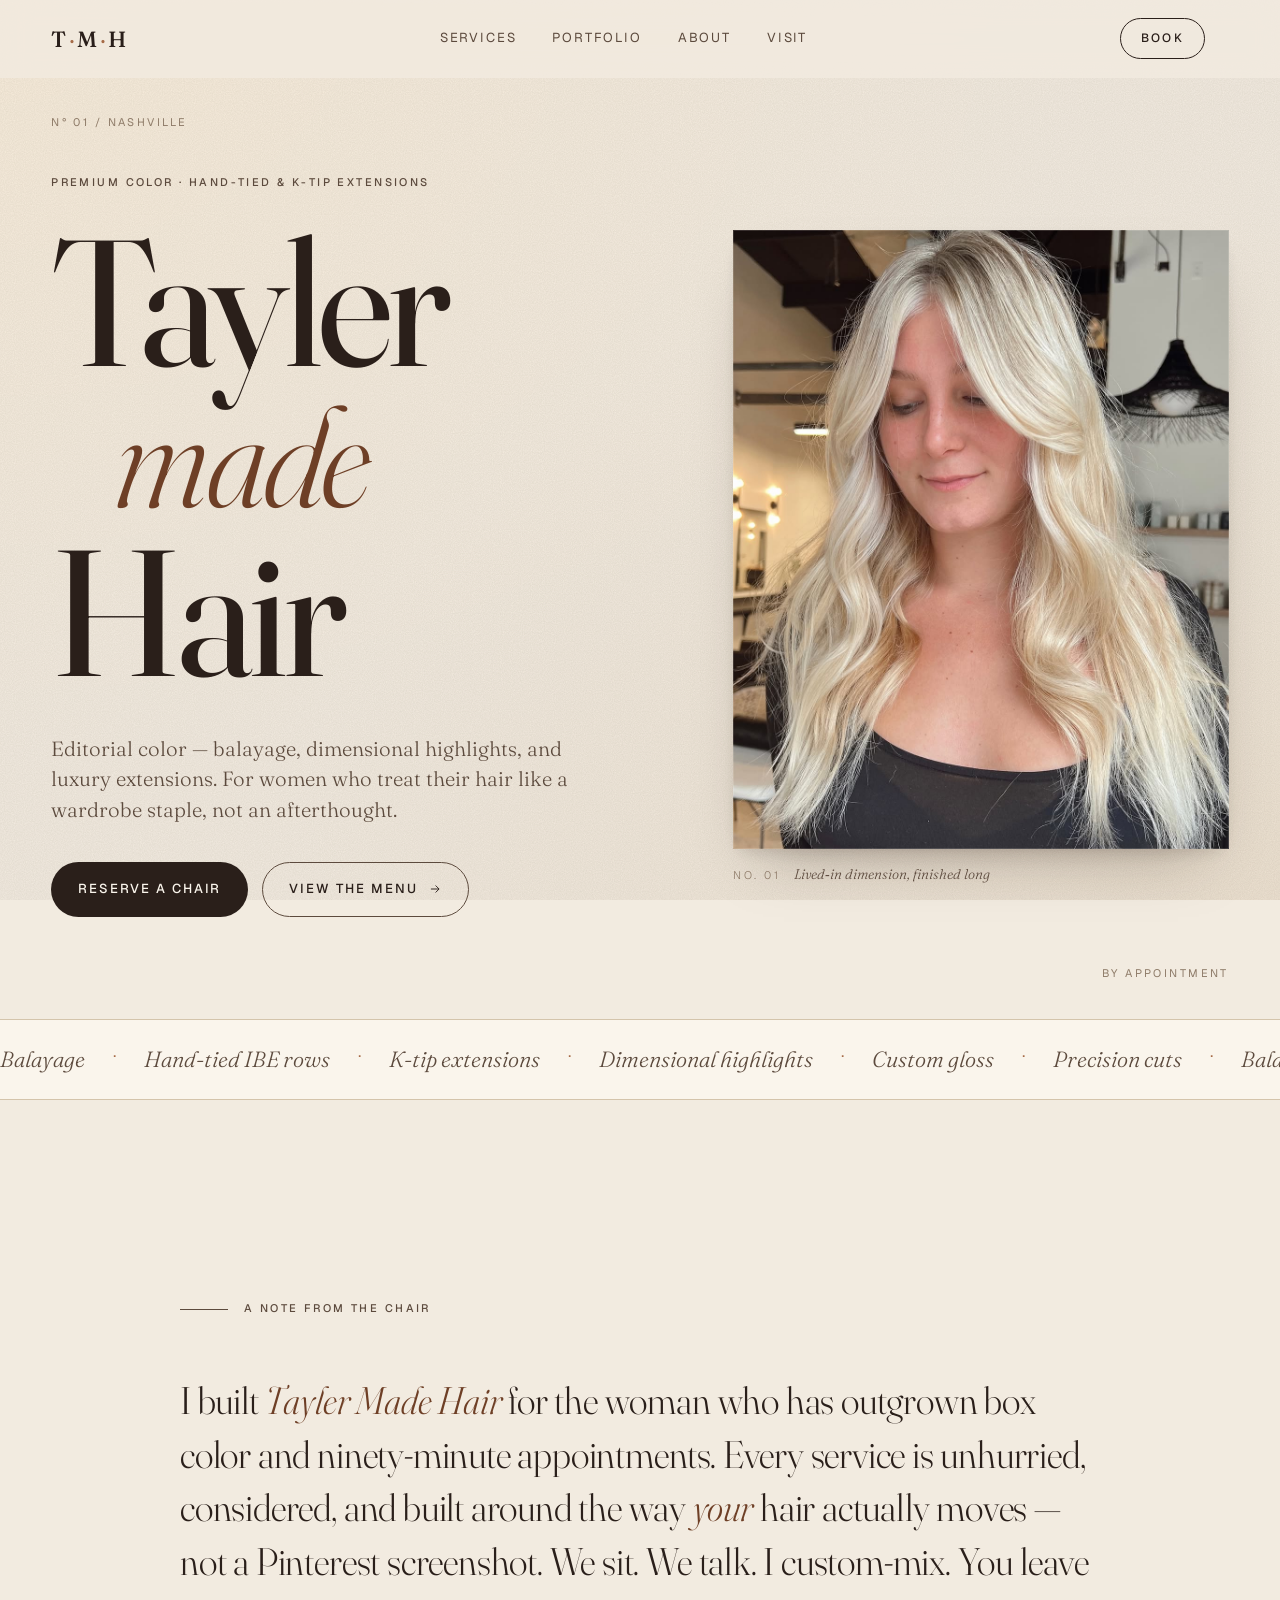
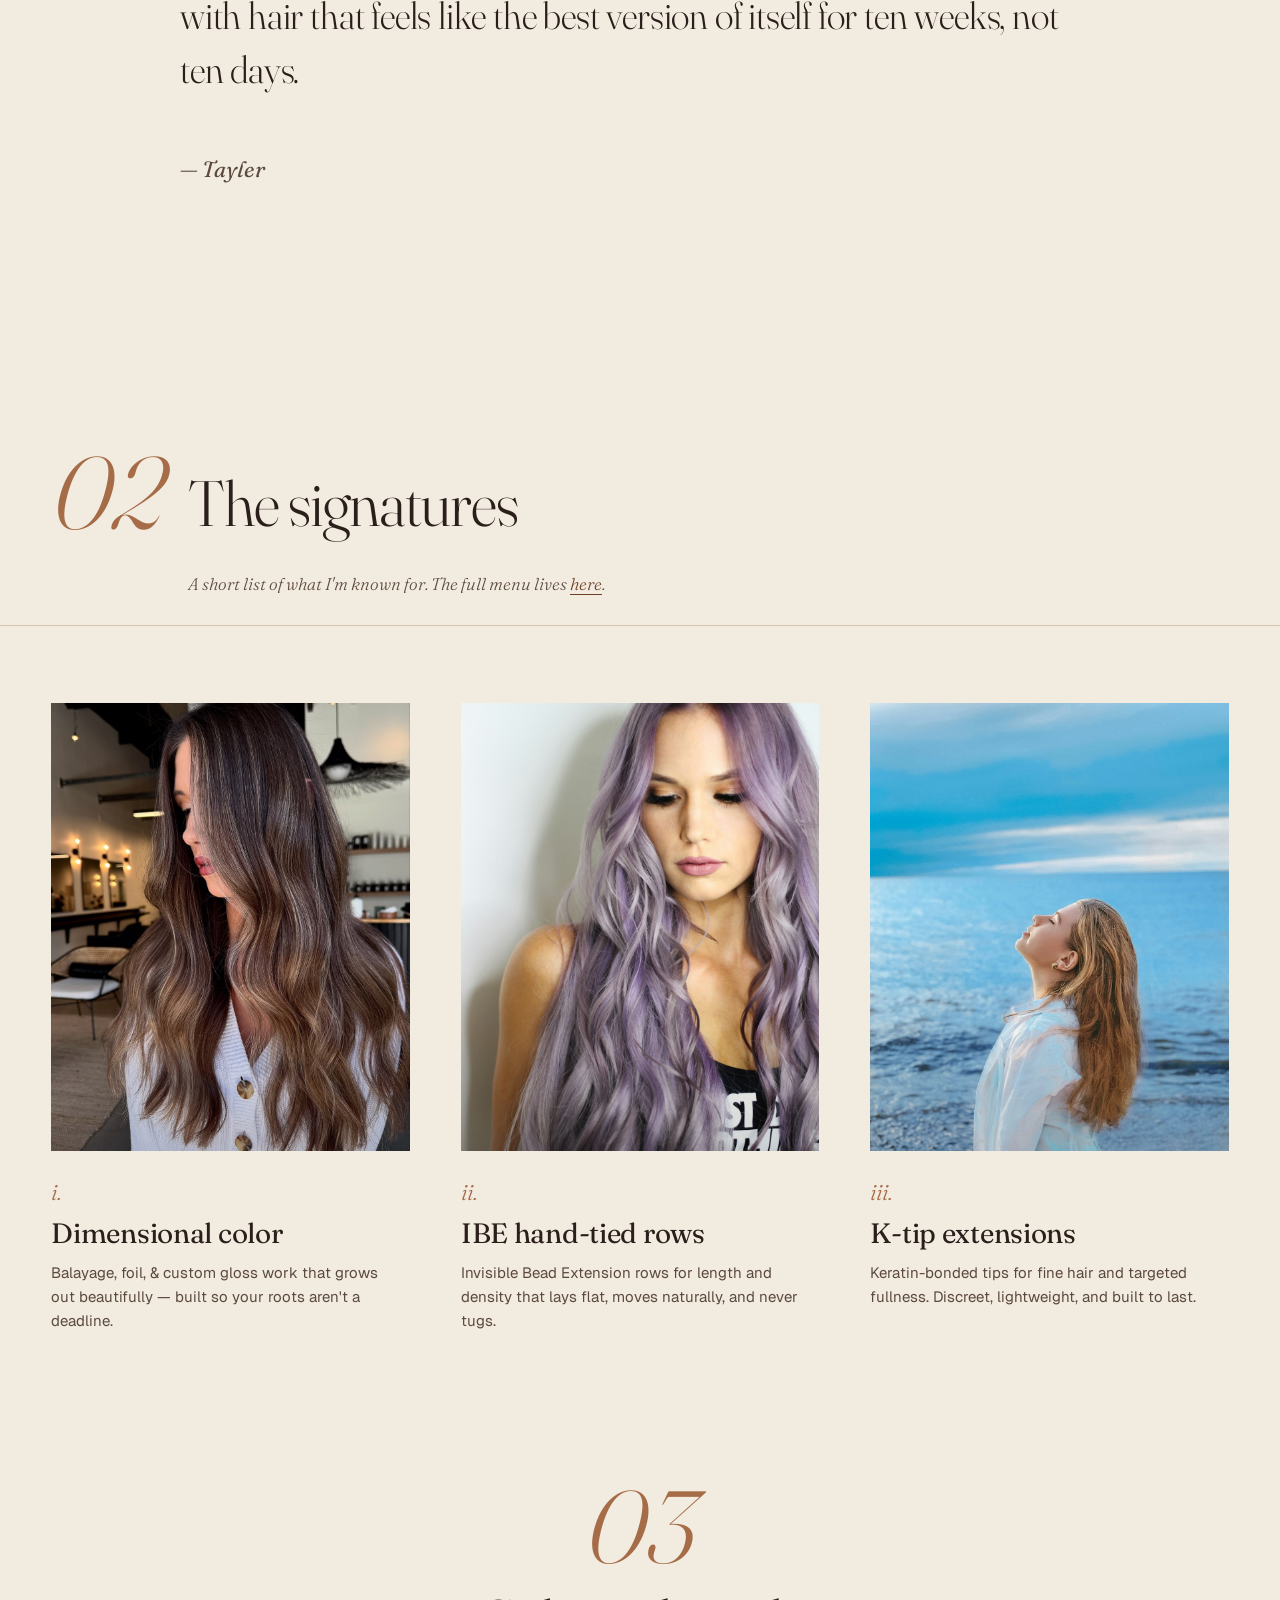
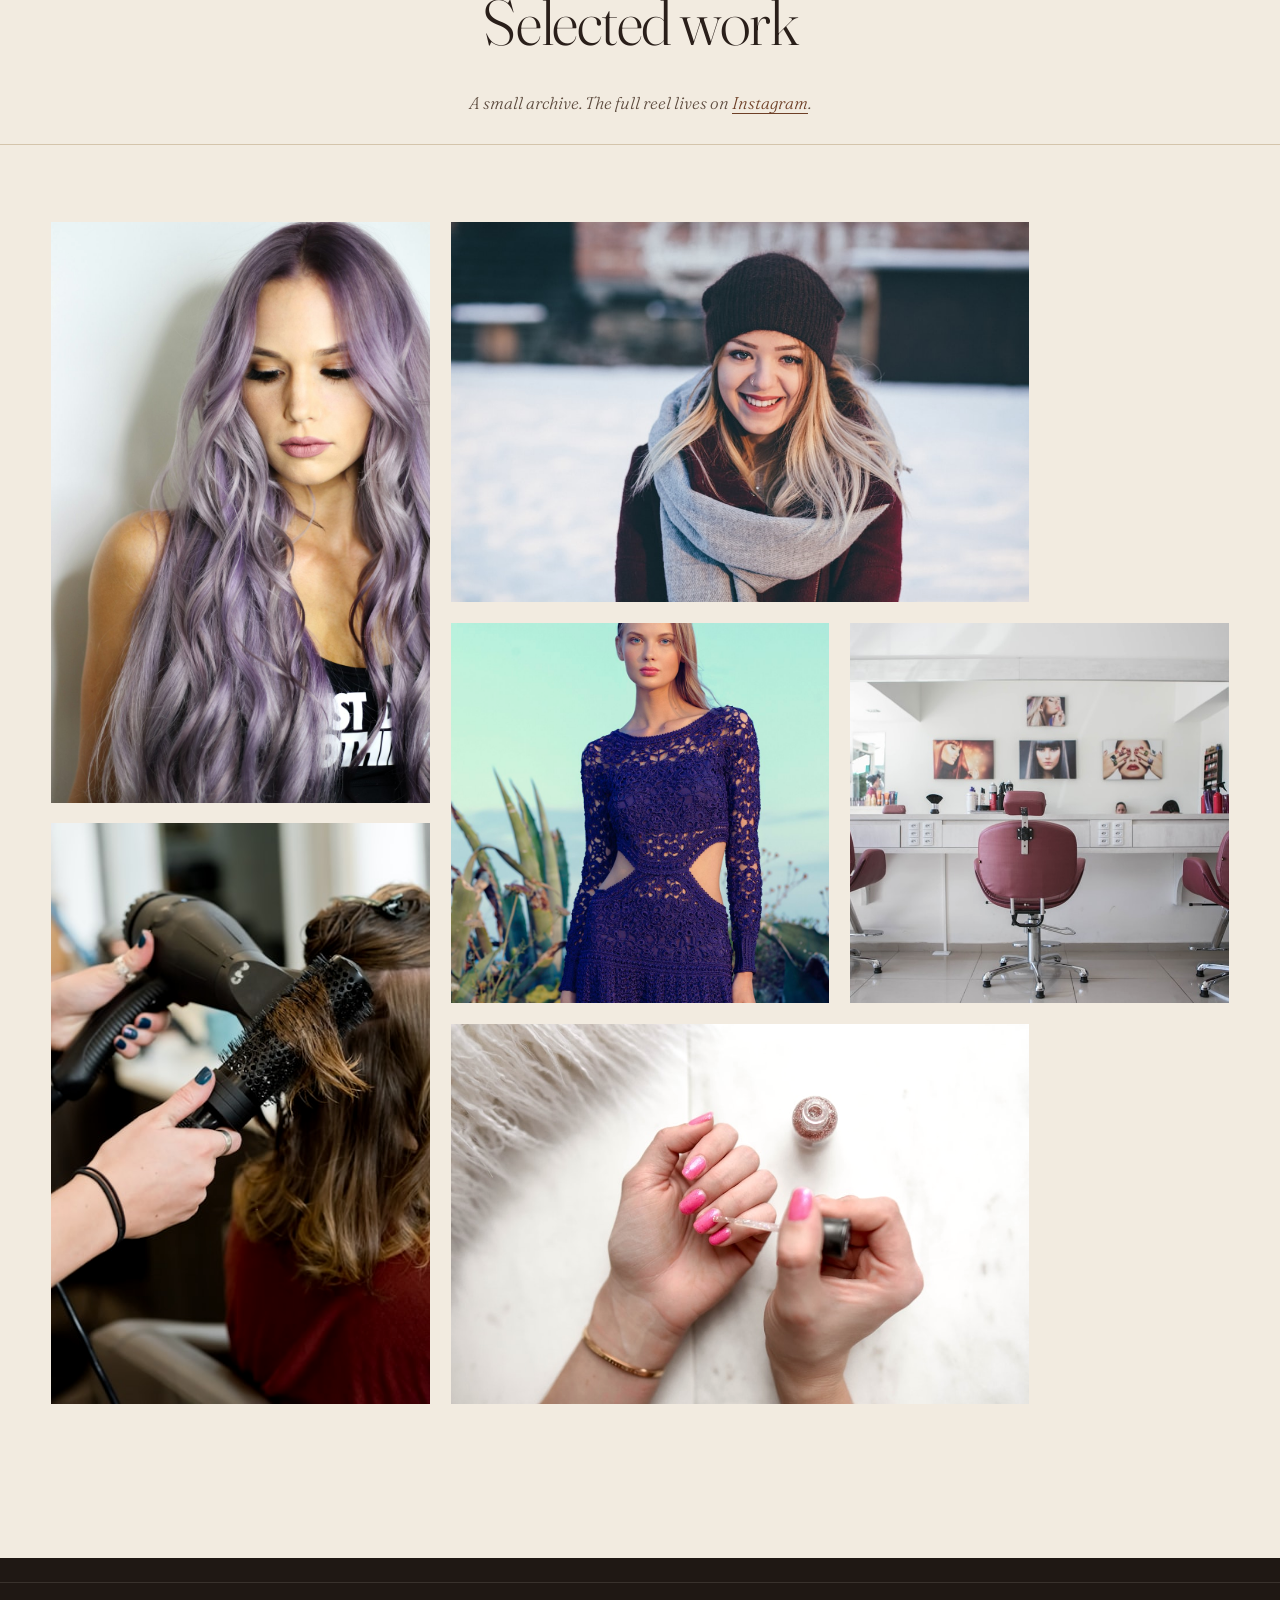
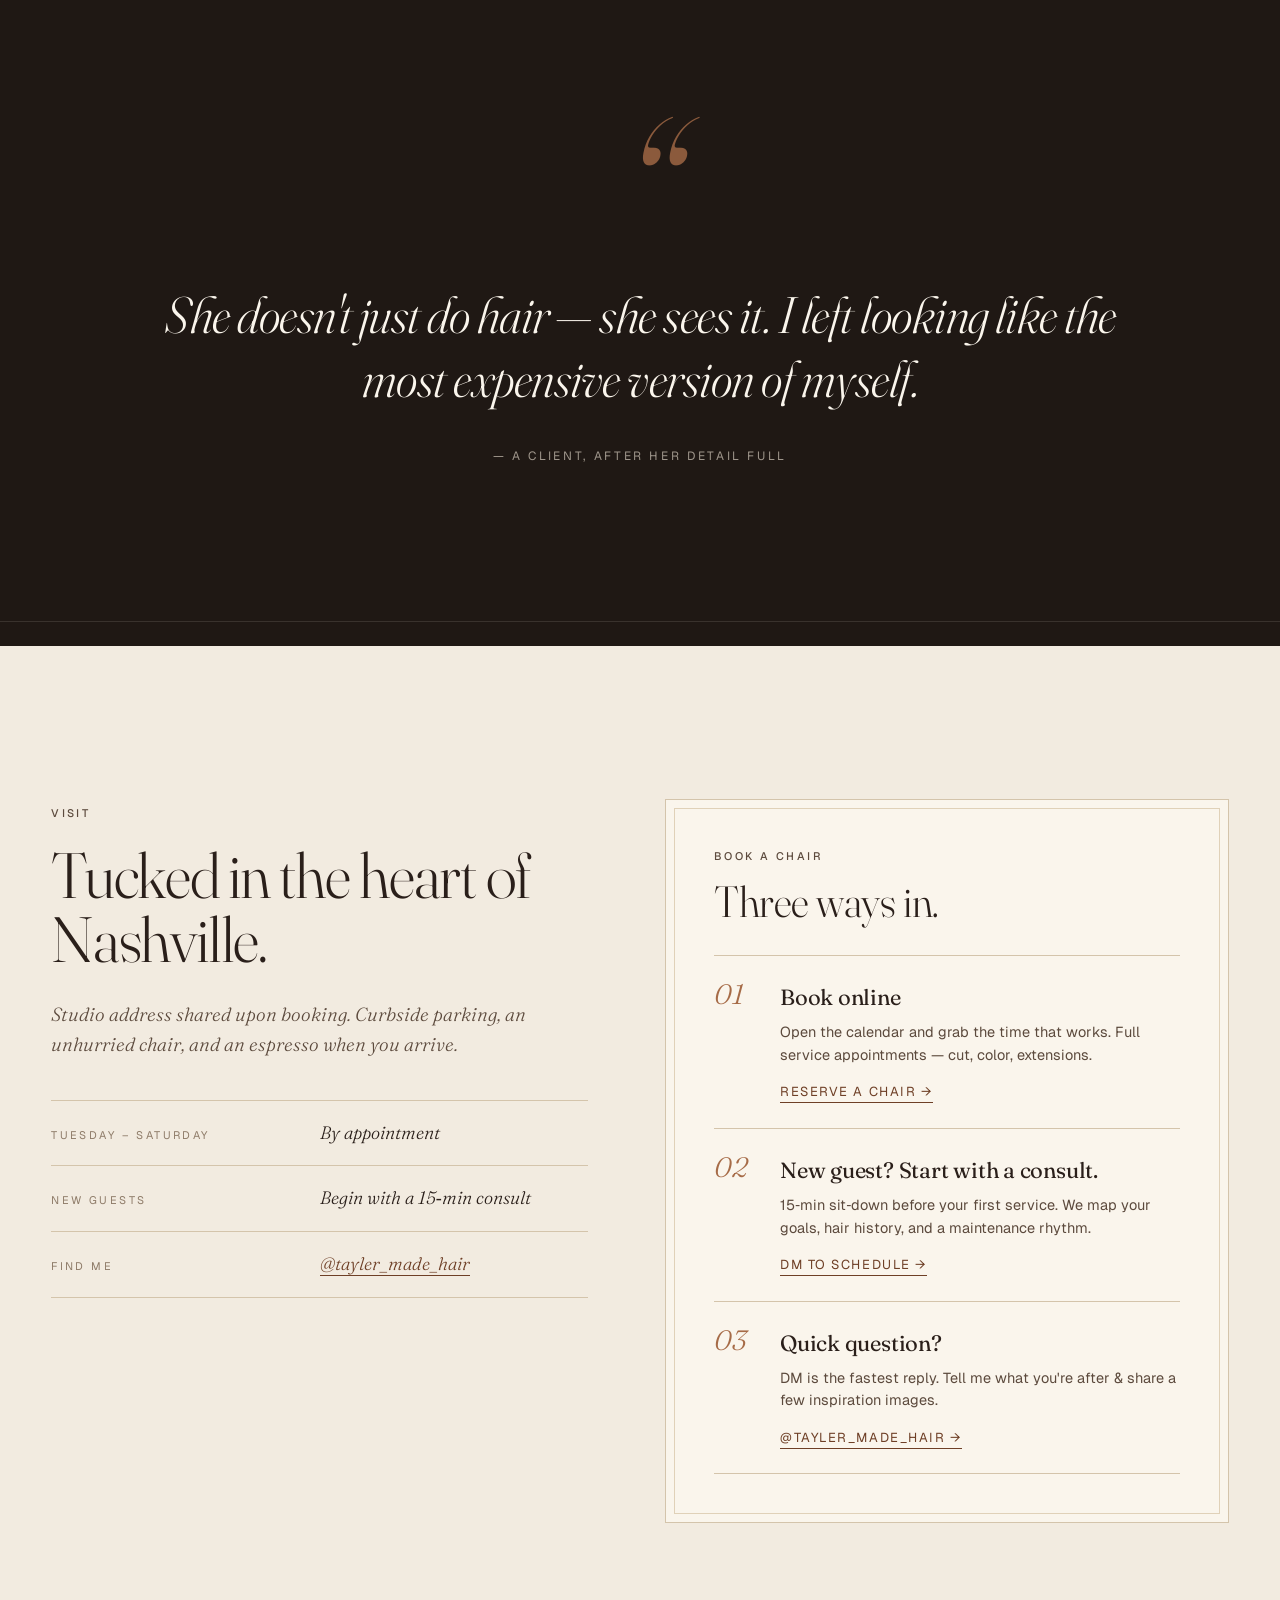
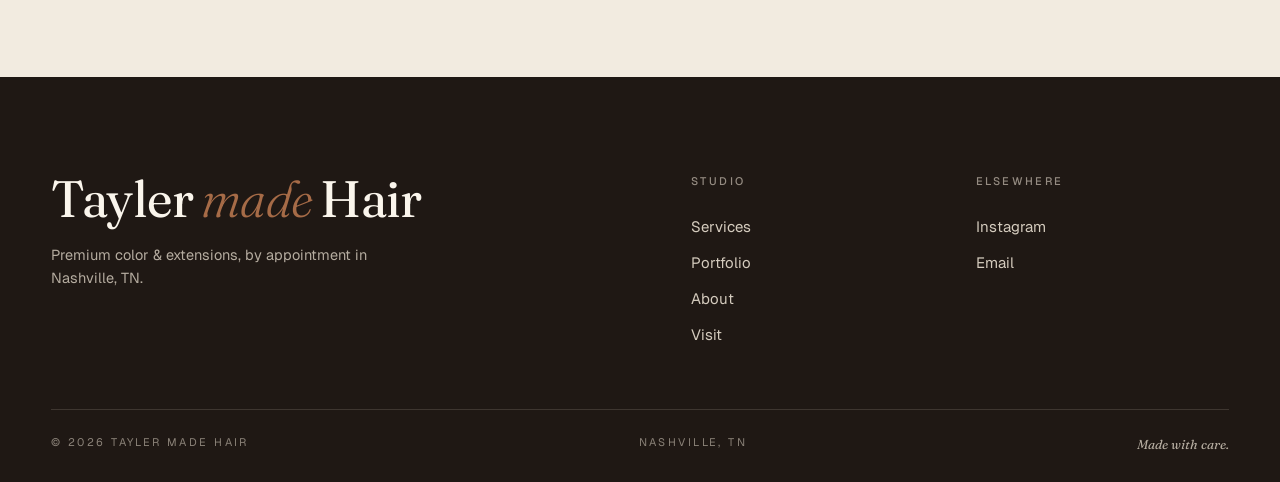
==== commit eea72456: "Fix hero layout and wire Mangomint booking - Remove empty .hero__grain div that was eating the first" ====
--- a/index.html
+++ b/index.html
@@ -35,8 +35,6 @@
 
     <!-- ───── HERO ───── -->
     <section class="hero">
-      <div class="hero__grain" aria-hidden="true"></div>
-
       <span class="hero__corner hero__corner--tl">N° 01 / Nashville</span>
       <span class="hero__corner hero__corner--br">By appointment</span>
 
@@ -53,7 +51,7 @@
           wardrobe staple, not an afterthought.
         </p>
         <div class="hero__ctas reveal" style="--d:.72s">
-          <a class="btn btn--primary" href="#book">Reserve a chair</a>
+          <a class="btn btn--primary" href="https://booking.mangomint.com/189750?staffId=12" target="_blank" rel="noopener">Reserve a chair</a>
           <a class="btn btn--ghost" href="services.html">
             View the menu
             <svg width="14" height="14" viewBox="0 0 24 24" fill="none" stroke="currentColor" stroke-width="1.6"><path d="M5 12h14M13 6l6 6-6 6"/></svg>
@@ -217,24 +215,24 @@
             <li>
               <span class="visit__list-num">01</span>
               <div>
-                <strong>New guest consult</strong>
-                <p>15&#8209;min sit&#8209;down before your first service. We map your goals, hair history, and a maintenance rhythm.</p>
-                <a class="link" href="mailto:hello@taylermadehair.com?subject=New%20guest%20consult">Request consult →</a>
+                <strong>Book online</strong>
+                <p>Open the calendar and grab the time that works. Full service appointments &mdash; cut, color, extensions.</p>
+                <a class="link" href="https://booking.mangomint.com/189750?staffId=12" target="_blank" rel="noopener">Reserve a chair →</a>
               </div>
             </li>
             <li>
               <span class="visit__list-num">02</span>
               <div>
-                <strong>Returning guest</strong>
-                <p>Color refresh, extension move-up, or a cut &amp; style. Reach out and we'll find your standing chair.</p>
-                <a class="link" href="mailto:hello@taylermadehair.com?subject=Returning%20guest%20booking">Email to book →</a>
+                <strong>New guest? Start with a consult.</strong>
+                <p>15&#8209;min sit&#8209;down before your first service. We map your goals, hair history, and a maintenance rhythm.</p>
+                <a class="link" href="https://www.instagram.com/tayler_made_hair/" target="_blank" rel="noopener">DM to schedule →</a>
               </div>
             </li>
             <li>
               <span class="visit__list-num">03</span>
               <div>
-                <strong>DM on Instagram</strong>
-                <p>Quickest reply. Tell me what you're after &amp; share a few inspiration images.</p>
+                <strong>Quick question?</strong>
+                <p>DM is the fastest reply. Tell me what you're after &amp; share a few inspiration images.</p>
                 <a class="link" href="https://www.instagram.com/tayler_made_hair/" target="_blank" rel="noopener">@tayler_made_hair →</a>
               </div>
             </li>
--- a/styles.css
+++ b/styles.css
@@ -245,9 +245,9 @@
   min-height: 92vh;
   padding: clamp(48px, 8vw, 96px) var(--pad) clamp(64px, 8vw, 112px);
   display: grid;
-  grid-template-columns: minmax(0, 1.05fr) minmax(0, .85fr);
+  grid-template-columns: minmax(0, 1.1fr) minmax(0, .9fr);
   gap: clamp(32px, 6vw, 96px);
-  align-items: center;
+  align-items: start;           /* image top aligns to title row */
   overflow: hidden;
 }
 
@@ -308,20 +308,20 @@
   align-items: center;
 }
 
-/* portrait */
+/* portrait — sized so its visual mass shares the title's vertical band */
 .hero__portrait {
   position: relative;
   margin: 0;
-  align-self: stretch;
+  /* offset down by ~the eyebrow row so the image's top aligns with the title's top */
+  margin-top: clamp(28px, 4.5vw, 56px);
   display: flex;
   flex-direction: column;
-  justify-content: center;
 }
 .hero__portrait-frame {
   position: relative;
-  aspect-ratio: 4 / 5.4;
+  aspect-ratio: 4 / 5;
   width: 100%;
-  max-width: 560px;
+  max-width: 520px;
   margin-left: auto;
   overflow: hidden;
   background: var(--bg-deep);
@@ -349,7 +349,7 @@
   color: var(--ink-soft);
   margin-top: 14px;
   margin-left: auto;
-  max-width: 560px;
+  max-width: 520px;
   width: 100%;
   display: flex;
   align-items: baseline;
@@ -1131,13 +1131,14 @@
 /* ============================================================
    RESPONSIVE
    ============================================================ */
-@media (max-width: 980px) {
+@media (max-width: 820px) {
   .hero {
     grid-template-columns: 1fr;
     min-height: auto;
     padding-top: 64px;
     padding-bottom: 64px;
     gap: 48px;
+    align-items: stretch;
   }
   .hero__corner { display: none; }
   .hero__portrait-frame { max-width: 100%; }
